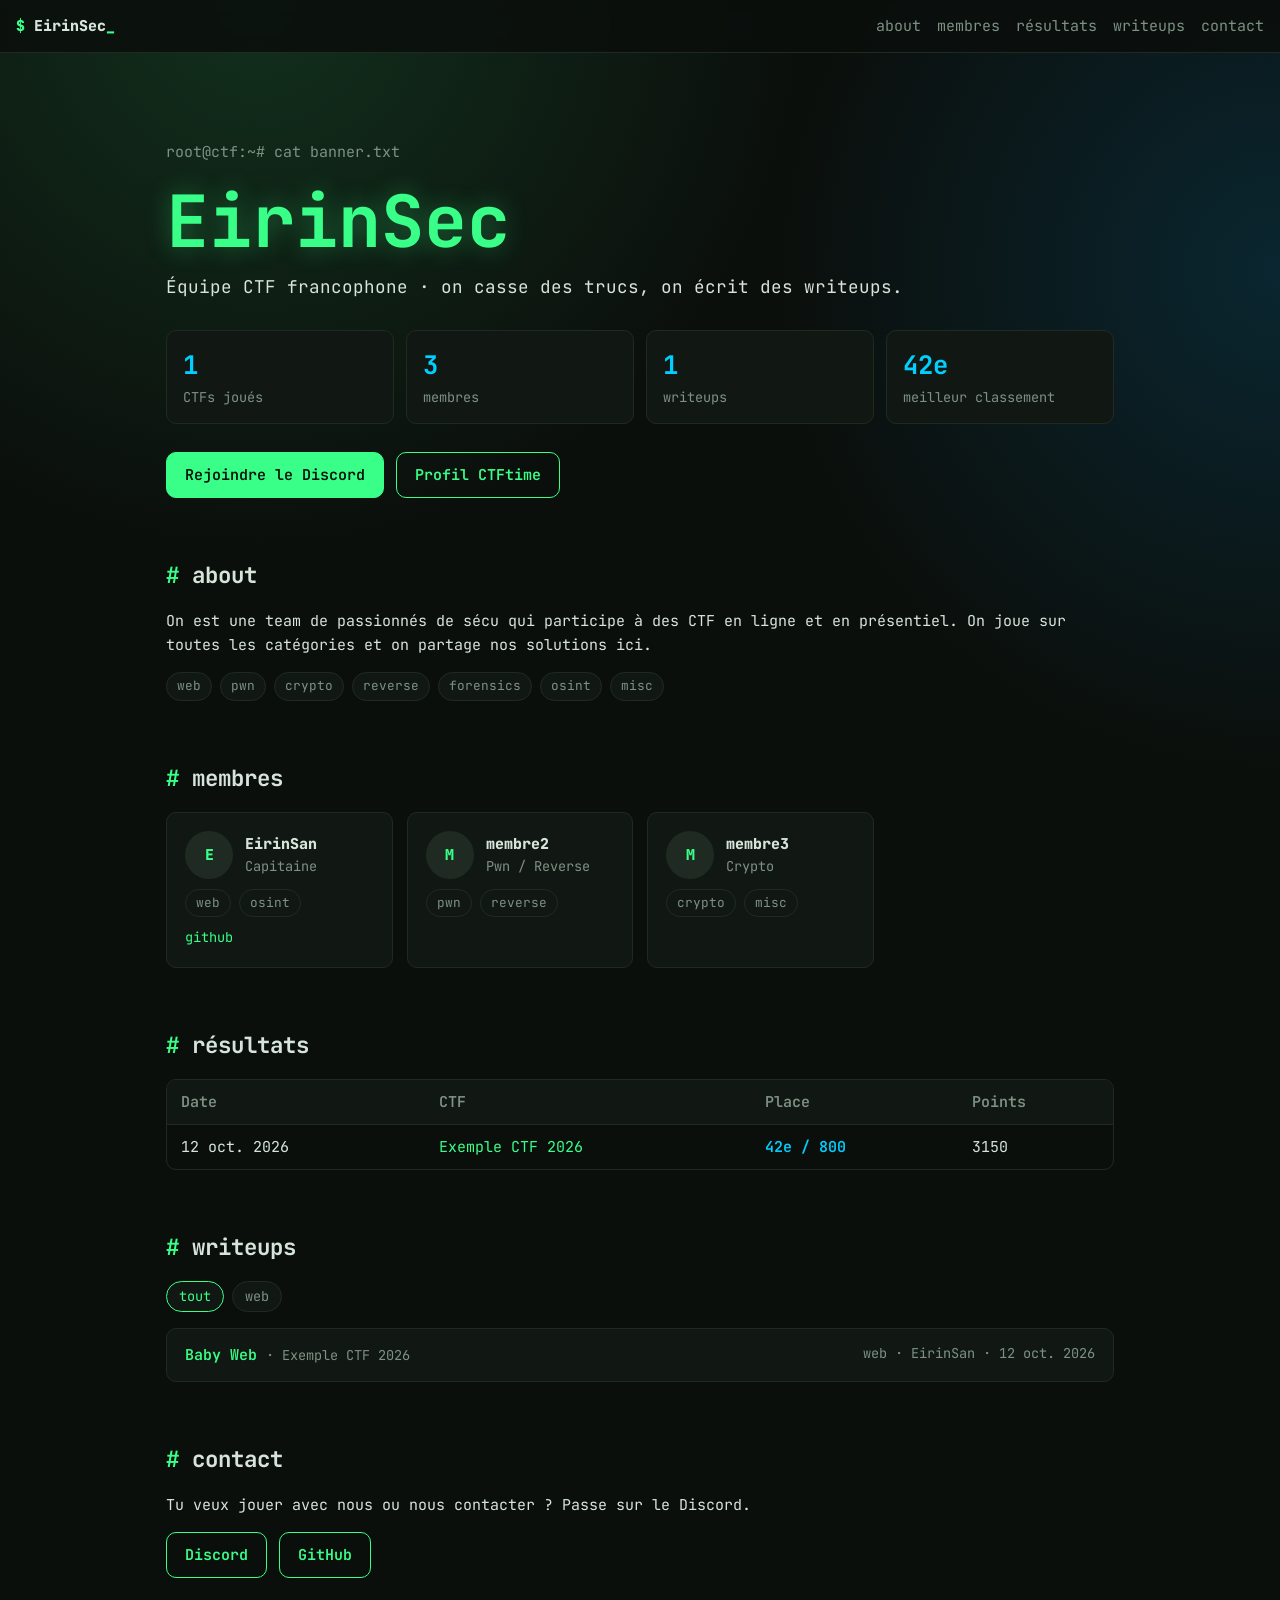
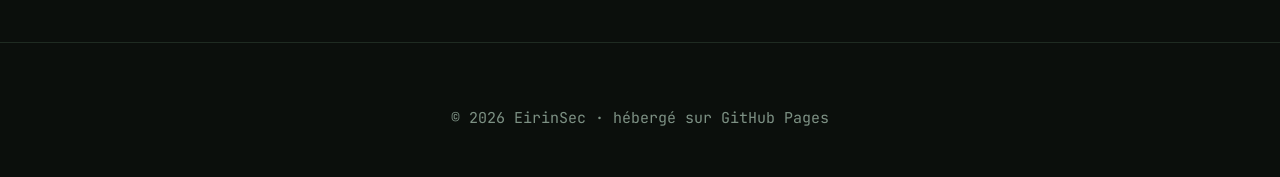
==== index.html @ e9f84101 "Add CTF team website for GitHub Pages Static site (no build) driven by JSON files in data/ and Markd" ====
<!doctype html>
<html lang="fr">
<head>
  <meta charset="utf-8">
  <meta name="viewport" content="width=device-width, initial-scale=1">
  <title>Team CTF</title>
  <meta name="description" content="Site de notre équipe CTF : membres, résultats et writeups.">
  <link rel="preconnect" href="https://fonts.googleapis.com">
  <link href="https://fonts.googleapis.com/css2?family=JetBrains+Mono:wght@400;600;800&display=swap" rel="stylesheet">
  <link rel="stylesheet" href="assets/style.css">
</head>
<body>
  <header class="nav">
    <a class="brand" href="#top"><span class="prompt">$</span> <span data-team="name">team</span><span class="cursor">_</span></a>
    <nav>
      <a href="#about">about</a>
      <a href="#members">membres</a>
      <a href="#results">résultats</a>
      <a href="#writeups">writeups</a>
      <a href="#join">contact</a>
    </nav>
  </header>

  <main id="top">
    <section class="hero">
      <p class="muted">root@ctf:~# cat banner.txt</p>
      <h1 data-team="name">Team</h1>
      <p class="tagline" data-team="tagline"></p>
      <div class="stats">
        <div><strong id="stat-ctfs">0</strong><span>CTFs joués</span></div>
        <div><strong id="stat-members">0</strong><span>membres</span></div>
        <div><strong id="stat-writeups">0</strong><span>writeups</span></div>
        <div><strong id="stat-best">-</strong><span>meilleur classement</span></div>
      </div>
      <div class="cta">
        <a class="btn" id="discord-link" href="#" target="_blank" rel="noopener">Rejoindre le Discord</a>
        <a class="btn ghost" id="ctftime-link" href="#" target="_blank" rel="noopener">Profil CTFtime</a>
      </div>
    </section>

    <section id="about">
      <h2><span class="hash">#</span> about</h2>
      <p data-team="about"></p>
      <div class="tags" id="categories"></div>
    </section>

    <section id="members">
      <h2><span class="hash">#</span> membres</h2>
      <div class="grid" id="member-list"></div>
    </section>

    <section id="results">
      <h2><span class="hash">#</span> résultats</h2>
      <div class="table-wrap">
        <table>
          <thead><tr><th>Date</th><th>CTF</th><th>Place</th><th>Points</th></tr></thead>
          <tbody id="result-list"></tbody>
        </table>
      </div>
    </section>

    <section id="writeups">
      <h2><span class="hash">#</span> writeups</h2>
      <div class="filters" id="writeup-filters"></div>
      <div class="list" id="writeup-list"></div>
    </section>

    <section id="join">
      <h2><span class="hash">#</span> contact</h2>
      <p data-team="join"></p>
      <div class="cta" id="socials"></div>
    </section>
  </main>

  <footer>
    <p class="muted">&copy; <span id="year"></span> <span data-team="name"></span> · hébergé sur GitHub Pages</p>
  </footer>

  <script src="assets/main.js"></script>
</body>
</html>
---- assets/style.css ----
:root {
  --bg: #0b0f0c;
  --bg-2: #111813;
  --line: #1f2b22;
  --text: #d7e4da;
  --muted: #7d9184;
  --accent: #39ff88;
  --accent-2: #00d0ff;
  --danger: #ff5c7a;
  --radius: 10px;
}

* { box-sizing: border-box; }

html { scroll-behavior: smooth; }

body {
  margin: 0;
  background: var(--bg);
  background-image: radial-gradient(circle at 20% 0%, #12301d 0, transparent 40%),
                    radial-gradient(circle at 100% 30%, #0a2630 0, transparent 35%);
  background-attachment: fixed;
  color: var(--text);
  font-family: "JetBrains Mono", ui-monospace, Menlo, Consolas, monospace;
  font-size: 15px;
  line-height: 1.6;
}

a { color: var(--accent); text-decoration: none; }
a:hover { text-decoration: underline; }

.muted { color: var(--muted); }

/* nav */
.nav {
  position: sticky; top: 0; z-index: 10;
  display: flex; flex-wrap: wrap; gap: 8px 20px;
  justify-content: space-between; align-items: center;
  padding: 14px 16px;
  background: rgba(11, 15, 12, .85);
  backdrop-filter: blur(8px);
  border-bottom: 1px solid var(--line);
}
.brand { color: var(--text); font-weight: 800; }
.brand:hover { text-decoration: none; }
.prompt { color: var(--accent); }
.cursor { animation: blink 1s steps(1) infinite; color: var(--accent); }
@keyframes blink { 50% { opacity: 0; } }
.nav nav { display: flex; flex-wrap: wrap; gap: 4px 16px; }
.nav nav a { color: var(--muted); }
.nav nav a:hover { color: var(--accent); text-decoration: none; }

main { max-width: 980px; margin: 0 auto; padding: 0 16px; }
section { padding: 56px 0 8px; }

h1, h2, h3 { line-height: 1.2; }
h2 { font-size: 1.4rem; margin: 0 0 20px; }
.hash { color: var(--accent); }

/* hero */
.hero { padding-top: 72px; }
.hero h1 {
  font-size: clamp(2.4rem, 9vw, 4.5rem);
  margin: 8px 0;
  color: var(--accent);
  text-shadow: 0 0 24px rgba(57, 255, 136, .35);
  word-break: break-word;
}
.tagline { font-size: 1.1rem; color: var(--text); margin: 0 0 28px; }

.stats {
  display: grid; grid-template-columns: repeat(auto-fit, minmax(140px, 1fr));
  gap: 12px; margin-bottom: 28px;
}
.stats div {
  background: var(--bg-2); border: 1px solid var(--line); border-radius: var(--radius);
  padding: 14px 16px;
}
.stats strong { display: block; font-size: 1.6rem; color: var(--accent-2); }
.stats span { color: var(--muted); font-size: .85rem; }

.cta { display: flex; flex-wrap: wrap; gap: 12px; }
.btn {
  display: inline-block; padding: 10px 18px; border-radius: var(--radius);
  background: var(--accent); color: #04140a; font-weight: 600;
  border: 1px solid var(--accent);
}
.btn:hover { text-decoration: none; filter: brightness(1.1); }
.btn.ghost { background: transparent; color: var(--accent); }

/* tags */
.tags, .filters { display: flex; flex-wrap: wrap; gap: 8px; }
.tag {
  font-size: .8rem; padding: 3px 10px; border-radius: 999px;
  border: 1px solid var(--line); background: var(--bg-2); color: var(--muted);
}
.filters { margin-bottom: 16px; }
.filters button {
  font: inherit; font-size: .85rem; cursor: pointer;
  padding: 4px 12px; border-radius: 999px;
  background: var(--bg-2); color: var(--muted); border: 1px solid var(--line);
}
.filters button.active, .filters button:hover { color: var(--accent); border-color: var(--accent); }

/* members */
.grid { display: grid; grid-template-columns: repeat(auto-fill, minmax(220px, 1fr)); gap: 14px; }
.card {
  background: var(--bg-2); border: 1px solid var(--line); border-radius: var(--radius);
  padding: 18px; transition: border-color .2s, transform .2s;
}
.card:hover { border-color: var(--accent); transform: translateY(-2px); }
.member-head { display: flex; align-items: center; gap: 12px; margin-bottom: 10px; }
.avatar {
  width: 48px; height: 48px; border-radius: 50%; object-fit: cover;
  background: var(--line); flex-shrink: 0;
  display: grid; place-items: center; color: var(--accent); font-weight: 800;
}
.member-name { font-weight: 800; }
.member-role { color: var(--muted); font-size: .85rem; }
.card .tags { margin-top: 10px; }
.card .links { margin-top: 10px; display: flex; gap: 12px; font-size: .85rem; }

/* results */
.table-wrap { overflow-x: auto; border: 1px solid var(--line); border-radius: var(--radius); }
table { width: 100%; border-collapse: collapse; min-width: 480px; }
th, td { text-align: left; padding: 10px 14px; border-bottom: 1px solid var(--line); }
th { color: var(--muted); font-weight: 600; background: var(--bg-2); }
tbody tr:last-child td { border-bottom: 0; }
tbody tr:hover { background: var(--bg-2); }
.place { color: var(--accent-2); font-weight: 600; }
.podium { color: var(--accent); }

/* writeups list */
.list { display: grid; gap: 10px; }
.writeup-item {
  display: flex; flex-wrap: wrap; justify-content: space-between; gap: 6px 16px;
  background: var(--bg-2); border: 1px solid var(--line); border-radius: var(--radius);
  padding: 14px 18px; color: var(--text);
}
.writeup-item:hover { border-color: var(--accent); text-decoration: none; }
.writeup-item .title { font-weight: 600; color: var(--accent); }
.writeup-item .meta { color: var(--muted); font-size: .85rem; }

/* writeup page */
.writeup { padding: 48px 0; }
.writeup h1 { color: var(--accent); font-size: clamp(1.8rem, 6vw, 2.6rem); }
.writeup pre {
  background: var(--bg-2); border: 1px solid var(--line); border-radius: var(--radius);
  padding: 14px; overflow-x: auto;
}
.writeup code { font-family: inherit; color: var(--accent-2); }
.writeup pre code { color: var(--text); }
.writeup img { max-width: 100%; border-radius: var(--radius); }
.writeup blockquote { border-left: 3px solid var(--accent); margin: 0; padding-left: 14px; color: var(--muted); }
.writeup-meta { display: flex; flex-wrap: wrap; gap: 8px; margin-bottom: 24px; }

footer { text-align: center; padding: 48px 16px 32px; border-top: 1px solid var(--line); margin-top: 56px; }
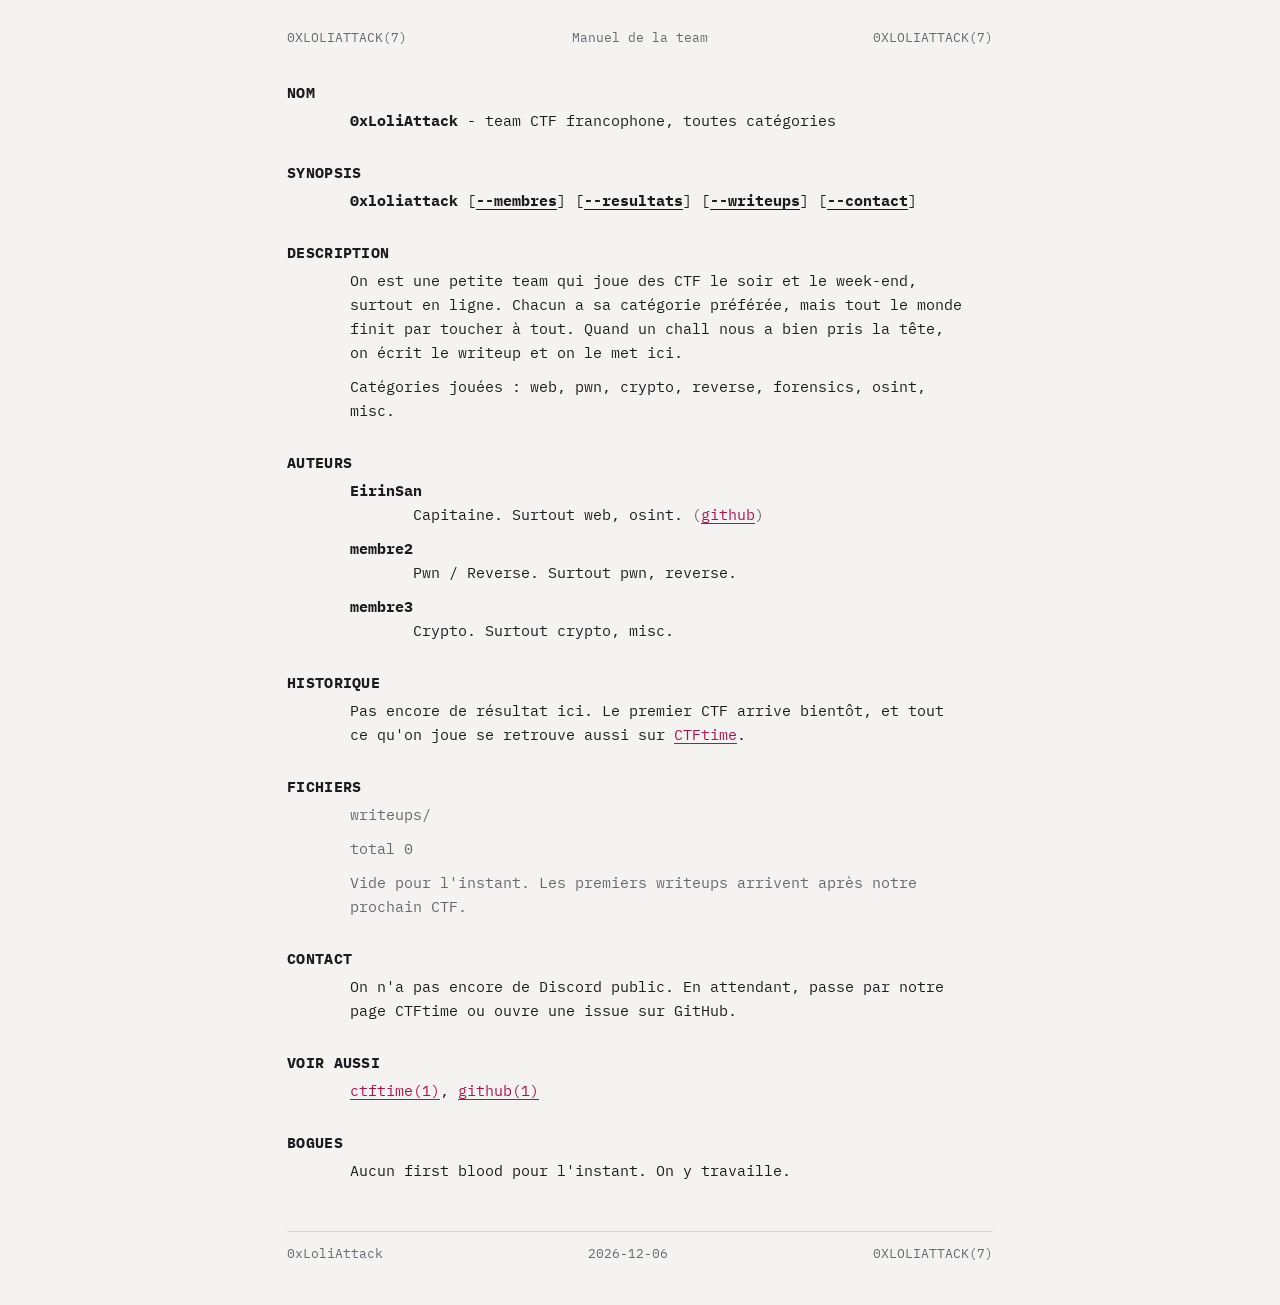
==== commit 3c4722d2: "Redesign site as a Unix man page Drops the dark neon card layout for a single-column man(7) page: NO" ====
--- a/index.html
+++ b/index.html
@@ -3,79 +3,68 @@
 <head>
   <meta charset="utf-8">
   <meta name="viewport" content="width=device-width, initial-scale=1">
-  <title>Team CTF</title>
-  <meta name="description" content="Site de notre équipe CTF : membres, résultats et writeups.">
+  <title>0xLoliAttack</title>
+  <meta name="description" content="0xLoliAttack, team CTF francophone : membres, résultats et writeups.">
   <link rel="preconnect" href="https://fonts.googleapis.com">
-  <link href="https://fonts.googleapis.com/css2?family=JetBrains+Mono:wght@400;600;800&display=swap" rel="stylesheet">
+  <link href="https://fonts.googleapis.com/css2?family=IBM+Plex+Mono:wght@400;700&display=swap" rel="stylesheet">
   <link rel="stylesheet" href="assets/style.css">
 </head>
 <body>
-  <header class="nav">
-    <a class="brand" href="#top"><span class="prompt">$</span> <span data-team="name">team</span><span class="cursor">_</span></a>
-    <nav>
-      <a href="#about">about</a>
-      <a href="#members">membres</a>
-      <a href="#results">résultats</a>
-      <a href="#writeups">writeups</a>
-      <a href="#join">contact</a>
-    </nav>
+<div class="page">
+  <header class="manline top">
+    <span class="man-id">0XLOLIATTACK(7)</span>
+    <span>Manuel de la team</span>
+    <span class="man-id">0XLOLIATTACK(7)</span>
   </header>
 
-  <main id="top">
-    <section class="hero">
-      <p class="muted">root@ctf:~# cat banner.txt</p>
-      <h1 data-team="name">Team</h1>
-      <p class="tagline" data-team="tagline"></p>
-      <div class="stats">
-        <div><strong id="stat-ctfs">0</strong><span>CTFs joués</span></div>
-        <div><strong id="stat-members">0</strong><span>membres</span></div>
-        <div><strong id="stat-writeups">0</strong><span>writeups</span></div>
-        <div><strong id="stat-best">-</strong><span>meilleur classement</span></div>
-      </div>
-      <div class="cta">
-        <a class="btn" id="discord-link" href="#" target="_blank" rel="noopener">Rejoindre le Discord</a>
-        <a class="btn ghost" id="ctftime-link" href="#" target="_blank" rel="noopener">Profil CTFtime</a>
-      </div>
-    </section>
+  <main>
+    <h2 id="nom">NOM</h2>
+    <div class="body"><p><b data-team="name">0xLoliAttack</b> - <span data-team="tagline"></span></p></div>
 
-    <section id="about">
-      <h2><span class="hash">#</span> about</h2>
+    <h2 id="synopsis">SYNOPSIS</h2>
+    <div class="body">
+      <p class="synopsis"><b>0xloliattack</b>
+        [<a href="#auteurs"><span class="opt">--membres</span></a>]
+        [<a href="#historique"><span class="opt">--resultats</span></a>]
+        [<a href="#fichiers"><span class="opt">--writeups</span></a>]
+        [<a href="#contact"><span class="opt">--contact</span></a>]</p>
+    </div>
+
+    <h2 id="description">DESCRIPTION</h2>
+    <div class="body">
       <p data-team="about"></p>
-      <div class="tags" id="categories"></div>
-    </section>
+      <p>Catégories jouées : <span id="categories"></span>.</p>
+    </div>
 
-    <section id="members">
-      <h2><span class="hash">#</span> membres</h2>
-      <div class="grid" id="member-list"></div>
-    </section>
+    <h2 id="auteurs">AUTEURS</h2>
+    <div class="body"><dl id="member-list"></dl></div>
 
-    <section id="results">
-      <h2><span class="hash">#</span> résultats</h2>
-      <div class="table-wrap">
-        <table>
-          <thead><tr><th>Date</th><th>CTF</th><th>Place</th><th>Points</th></tr></thead>
-          <tbody id="result-list"></tbody>
-        </table>
-      </div>
-    </section>
+    <h2 id="historique">HISTORIQUE</h2>
+    <div class="body" id="results"></div>
 
-    <section id="writeups">
-      <h2><span class="hash">#</span> writeups</h2>
+    <h2 id="fichiers">FICHIERS</h2>
+    <div class="body">
+      <p class="dim">writeups/</p>
       <div class="filters" id="writeup-filters"></div>
-      <div class="list" id="writeup-list"></div>
-    </section>
+      <div class="ls scroll" id="writeup-list"></div>
+    </div>
 
-    <section id="join">
-      <h2><span class="hash">#</span> contact</h2>
-      <p data-team="join"></p>
-      <div class="cta" id="socials"></div>
-    </section>
+    <h2 id="contact">CONTACT</h2>
+    <div class="body"><p data-team="join"></p></div>
+
+    <h2 id="voir-aussi">VOIR AUSSI</h2>
+    <div class="body"><p id="see-also"></p></div>
+
+    <h2 id="bogues">BOGUES</h2>
+    <div class="body"><p data-team="bugs"></p></div>
   </main>
 
-  <footer>
-    <p class="muted">&copy; <span id="year"></span> <span data-team="name"></span> · hébergé sur GitHub Pages</p>
+  <footer class="manline bottom">
+    <span data-team="name">0xLoliAttack</span>
+    <span id="updated"></span>
+    <span class="man-id">0XLOLIATTACK(7)</span>
   </footer>
-
-  <script src="assets/main.js"></script>
+</div>
+<script src="assets/main.js"></script>
 </body>
 </html>
--- a/assets/style.css
+++ b/assets/style.css
@@ -1,157 +1,120 @@
+/* Mise en page : une page de manuel Unix (man 7). Colonne unique,
+   titres de section en gras à gauche, corps indenté. Pas de cartes. */
 :root {
-  --bg: #0b0f0c;
-  --bg-2: #111813;
-  --line: #1f2b22;
-  --text: #d7e4da;
-  --muted: #7d9184;
-  --accent: #39ff88;
-  --accent-2: #00d0ff;
-  --danger: #ff5c7a;
-  --radius: 10px;
+  --paper: #f4f3f1;
+  --ink: #1d1b1f;
+  --faded: #6b6570;
+  --rule: #d9d5db;
+  --link: #b0144f;
+  --mark: #fde2ec;
+  --mono: "IBM Plex Mono", ui-monospace, "SF Mono", Menlo, Consolas, monospace;
+  --indent: 7ch;
+  color-scheme: light;
+}
+@media (prefers-color-scheme: dark) {
+  :root:not([data-theme="light"]) {
+    --paper: #17151a; --ink: #e4dfe6; --faded: #8f8794; --rule: #2e2a33;
+    --link: #ff7aa8; --mark: #3a1c29; color-scheme: dark;
+  }
+}
+:root[data-theme="dark"] {
+  --paper: #17151a; --ink: #e4dfe6; --faded: #8f8794; --rule: #2e2a33;
+  --link: #ff7aa8; --mark: #3a1c29; color-scheme: dark;
 }
 
 * { box-sizing: border-box; }
 
-html { scroll-behavior: smooth; }
-
 body {
   margin: 0;
-  background: var(--bg);
-  background-image: radial-gradient(circle at 20% 0%, #12301d 0, transparent 40%),
-                    radial-gradient(circle at 100% 30%, #0a2630 0, transparent 35%);
-  background-attachment: fixed;
-  color: var(--text);
-  font-family: "JetBrains Mono", ui-monospace, Menlo, Consolas, monospace;
-  font-size: 15px;
-  line-height: 1.6;
+  background: var(--paper);
+  color: var(--ink);
+  font: 15px/1.6 var(--mono);
 }
 
-a { color: var(--accent); text-decoration: none; }
-a:hover { text-decoration: underline; }
+.page {
+  max-width: 82ch;
+  margin: 0 auto;
+  padding-block: 28px 40px;
+  padding-left: max(16px, env(safe-area-inset-left, 0px));
+  padding-right: max(16px, env(safe-area-inset-right, 0px));
+}
 
-.muted { color: var(--muted); }
+a { color: var(--link); text-underline-offset: 3px; }
+a:hover { background: var(--mark); }
+a:focus-visible { outline: 2px solid var(--link); outline-offset: 2px; }
+::selection { background: var(--mark); }
 
-/* nav */
-.nav {
-  position: sticky; top: 0; z-index: 10;
-  display: flex; flex-wrap: wrap; gap: 8px 20px;
-  justify-content: space-between; align-items: center;
-  padding: 14px 16px;
-  background: rgba(11, 15, 12, .85);
-  backdrop-filter: blur(8px);
-  border-bottom: 1px solid var(--line);
+/* ligne d'en-tête et de pied, comme man */
+.manline {
+  display: flex; justify-content: space-between; gap: 2ch;
+  color: var(--faded); font-size: 13px;
 }
-.brand { color: var(--text); font-weight: 800; }
-.brand:hover { text-decoration: none; }
-.prompt { color: var(--accent); }
-.cursor { animation: blink 1s steps(1) infinite; color: var(--accent); }
-@keyframes blink { 50% { opacity: 0; } }
-.nav nav { display: flex; flex-wrap: wrap; gap: 4px 16px; }
-.nav nav a { color: var(--muted); }
-.nav nav a:hover { color: var(--accent); text-decoration: none; }
+.manline span:nth-child(2) { text-align: center; }
+.manline.top { margin-bottom: 32px; }
+.manline.bottom { margin-top: 48px; padding-top: 12px; border-top: 1px solid var(--rule); }
 
-main { max-width: 980px; margin: 0 auto; padding: 0 16px; }
-section { padding: 56px 0 8px; }
+h1, h2 { font-size: inherit; margin: 0; }
+h2 { font-weight: 700; letter-spacing: .02em; margin-top: 28px; }
+h2:first-of-type { margin-top: 0; }
 
-h1, h2, h3 { line-height: 1.2; }
-h2 { font-size: 1.4rem; margin: 0 0 20px; }
-.hash { color: var(--accent); }
+.body { margin-left: var(--indent); }
+.body p { margin: 4px 0 10px; max-width: 68ch; }
 
-/* hero */
-.hero { padding-top: 72px; }
-.hero h1 {
-  font-size: clamp(2.4rem, 9vw, 4.5rem);
-  margin: 8px 0;
-  color: var(--accent);
-  text-shadow: 0 0 24px rgba(57, 255, 136, .35);
-  word-break: break-word;
+b, strong { font-weight: 700; }
+.opt { font-weight: 700; }
+.arg { text-decoration: underline; text-underline-offset: 3px; }
+.dim { color: var(--faded); }
+
+/* SYNOPSIS */
+.synopsis { margin: 4px 0 10px; }
+.synopsis a { color: inherit; }
+.synopsis a:hover { color: var(--link); }
+
+/* listes type "options" (membres, voir aussi) */
+dl { margin: 4px 0 10px; }
+dt { font-weight: 700; margin-top: 10px; }
+dt:first-child { margin-top: 0; }
+dd { margin: 0 0 0 var(--indent); max-width: 64ch; }
+
+/* tableaux alignés, sans cadre */
+.scroll { overflow-x: auto; margin: 4px 0 10px; }
+table { border-collapse: collapse; font-variant-numeric: tabular-nums; }
+th { text-align: left; font-weight: 700; padding: 0 3ch 2px 0; border-bottom: 1px solid var(--rule); }
+td { padding: 3px 3ch 3px 0; white-space: nowrap; vertical-align: top; }
+td:last-child, th:last-child { padding-right: 0; }
+
+/* sortie de ls -l */
+.ls { margin: 4px 0 10px; }
+.ls .row { white-space: pre; }
+.ls .row a { font-weight: 700; }
+
+.filters { margin: 4px 0 6px; }
+.filters button {
+  font: inherit; color: var(--faded); background: none; border: 0; padding: 0;
+  cursor: pointer;
 }
-.tagline { font-size: 1.1rem; color: var(--text); margin: 0 0 28px; }
+.filters button[aria-pressed="true"] { color: var(--ink); font-weight: 700; }
+.filters button:hover { color: var(--link); }
+.filters button:focus-visible { outline: 2px solid var(--link); outline-offset: 2px; }
 
-.stats {
-  display: grid; grid-template-columns: repeat(auto-fit, minmax(140px, 1fr));
-  gap: 12px; margin-bottom: 28px;
+/* page writeup : le markdown rendu prend le style du manuel */
+.md h1, .md h2, .md h3 { font-size: inherit; font-weight: 700; margin: 24px 0 4px calc(-1 * var(--indent)); }
+.md h1 { text-transform: uppercase; }
+.md h2 { text-transform: uppercase; }
+.md p, .md ul, .md ol { max-width: 68ch; }
+.md pre {
+  overflow-x: auto; padding: 10px 0 10px 2ch;
+  border-left: 2px solid var(--rule);
 }
-.stats div {
-  background: var(--bg-2); border: 1px solid var(--line); border-radius: var(--radius);
-  padding: 14px 16px;
+.md code { font-family: var(--mono); }
+.md :not(pre) > code { background: var(--mark); padding: 0 3px; }
+.md blockquote { margin: 0; padding-left: 2ch; border-left: 2px solid var(--rule); color: var(--faded); }
+.md img { max-width: 100%; }
+
+.error { color: var(--link); }
+
+@media (max-width: 560px) {
+  :root { --indent: 2ch; }
+  body { font-size: 14px; }
+  .manline span:nth-child(2) { display: none; }
 }
-.stats strong { display: block; font-size: 1.6rem; color: var(--accent-2); }
-.stats span { color: var(--muted); font-size: .85rem; }
-
-.cta { display: flex; flex-wrap: wrap; gap: 12px; }
-.btn {
-  display: inline-block; padding: 10px 18px; border-radius: var(--radius);
-  background: var(--accent); color: #04140a; font-weight: 600;
-  border: 1px solid var(--accent);
-}
-.btn:hover { text-decoration: none; filter: brightness(1.1); }
-.btn.ghost { background: transparent; color: var(--accent); }
-
-/* tags */
-.tags, .filters { display: flex; flex-wrap: wrap; gap: 8px; }
-.tag {
-  font-size: .8rem; padding: 3px 10px; border-radius: 999px;
-  border: 1px solid var(--line); background: var(--bg-2); color: var(--muted);
-}
-.filters { margin-bottom: 16px; }
-.filters button {
-  font: inherit; font-size: .85rem; cursor: pointer;
-  padding: 4px 12px; border-radius: 999px;
-  background: var(--bg-2); color: var(--muted); border: 1px solid var(--line);
-}
-.filters button.active, .filters button:hover { color: var(--accent); border-color: var(--accent); }
-
-/* members */
-.grid { display: grid; grid-template-columns: repeat(auto-fill, minmax(220px, 1fr)); gap: 14px; }
-.card {
-  background: var(--bg-2); border: 1px solid var(--line); border-radius: var(--radius);
-  padding: 18px; transition: border-color .2s, transform .2s;
-}
-.card:hover { border-color: var(--accent); transform: translateY(-2px); }
-.member-head { display: flex; align-items: center; gap: 12px; margin-bottom: 10px; }
-.avatar {
-  width: 48px; height: 48px; border-radius: 50%; object-fit: cover;
-  background: var(--line); flex-shrink: 0;
-  display: grid; place-items: center; color: var(--accent); font-weight: 800;
-}
-.member-name { font-weight: 800; }
-.member-role { color: var(--muted); font-size: .85rem; }
-.card .tags { margin-top: 10px; }
-.card .links { margin-top: 10px; display: flex; gap: 12px; font-size: .85rem; }
-
-/* results */
-.table-wrap { overflow-x: auto; border: 1px solid var(--line); border-radius: var(--radius); }
-table { width: 100%; border-collapse: collapse; min-width: 480px; }
-th, td { text-align: left; padding: 10px 14px; border-bottom: 1px solid var(--line); }
-th { color: var(--muted); font-weight: 600; background: var(--bg-2); }
-tbody tr:last-child td { border-bottom: 0; }
-tbody tr:hover { background: var(--bg-2); }
-.place { color: var(--accent-2); font-weight: 600; }
-.podium { color: var(--accent); }
-
-/* writeups list */
-.list { display: grid; gap: 10px; }
-.writeup-item {
-  display: flex; flex-wrap: wrap; justify-content: space-between; gap: 6px 16px;
-  background: var(--bg-2); border: 1px solid var(--line); border-radius: var(--radius);
-  padding: 14px 18px; color: var(--text);
-}
-.writeup-item:hover { border-color: var(--accent); text-decoration: none; }
-.writeup-item .title { font-weight: 600; color: var(--accent); }
-.writeup-item .meta { color: var(--muted); font-size: .85rem; }
-
-/* writeup page */
-.writeup { padding: 48px 0; }
-.writeup h1 { color: var(--accent); font-size: clamp(1.8rem, 6vw, 2.6rem); }
-.writeup pre {
-  background: var(--bg-2); border: 1px solid var(--line); border-radius: var(--radius);
-  padding: 14px; overflow-x: auto;
-}
-.writeup code { font-family: inherit; color: var(--accent-2); }
-.writeup pre code { color: var(--text); }
-.writeup img { max-width: 100%; border-radius: var(--radius); }
-.writeup blockquote { border-left: 3px solid var(--accent); margin: 0; padding-left: 14px; color: var(--muted); }
-.writeup-meta { display: flex; flex-wrap: wrap; gap: 8px; margin-bottom: 24px; }
-
-footer { text-align: center; padding: 48px 16px 32px; border-top: 1px solid var(--line); margin-top: 56px; }
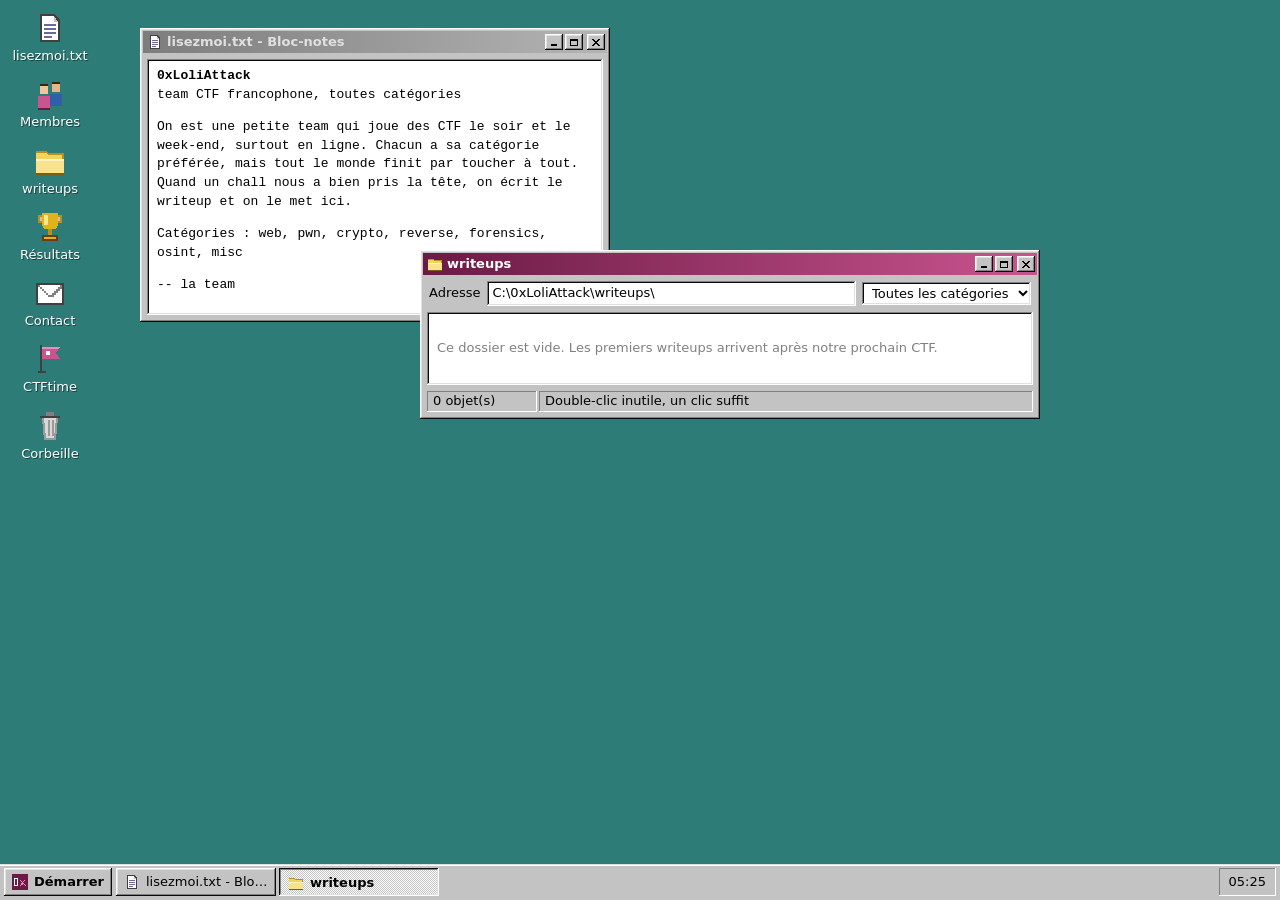
==== commit 39553b3f: "Switch site to a retro desktop layout Draggable windows, desktop icons, taskbar with start menu and " ====
--- a/index.html
+++ b/index.html
@@ -2,69 +2,89 @@
 <html lang="fr">
 <head>
   <meta charset="utf-8">
-  <meta name="viewport" content="width=device-width, initial-scale=1">
+  <meta name="viewport" content="width=device-width, initial-scale=1, viewport-fit=cover">
   <title>0xLoliAttack</title>
   <meta name="description" content="0xLoliAttack, team CTF francophone : membres, résultats et writeups.">
-  <link rel="preconnect" href="https://fonts.googleapis.com">
-  <link href="https://fonts.googleapis.com/css2?family=IBM+Plex+Mono:wght@400;700&display=swap" rel="stylesheet">
   <link rel="stylesheet" href="assets/style.css">
 </head>
 <body>
-<div class="page">
-  <header class="manline top">
-    <span class="man-id">0XLOLIATTACK(7)</span>
-    <span>Manuel de la team</span>
-    <span class="man-id">0XLOLIATTACK(7)</span>
-  </header>
+<div id="desktop">
+  <nav class="icons" aria-label="Bureau">
+    <button class="icon" data-open="about"><i data-icon="txt"></i><span>lisezmoi.txt</span></button>
+    <button class="icon" data-open="members"><i data-icon="people"></i><span>Membres</span></button>
+    <button class="icon" data-open="writeups"><i data-icon="folder"></i><span>writeups</span></button>
+    <button class="icon" data-open="results"><i data-icon="trophy"></i><span>Résultats</span></button>
+    <button class="icon" data-open="contact"><i data-icon="mail"></i><span>Contact</span></button>
+    <a class="icon" id="ctftime-icon" href="#" target="_blank" rel="noopener"><i data-icon="flag"></i><span>CTFtime</span></a>
+    <button class="icon" data-open="bin"><i data-icon="bin"></i><span>Corbeille</span></button>
+  </nav>
 
-  <main>
-    <h2 id="nom">NOM</h2>
-    <div class="body"><p><b data-team="name">0xLoliAttack</b> - <span data-team="tagline"></span></p></div>
+  <section class="win" data-id="about" data-icon="txt" data-title="lisezmoi.txt - Bloc-notes" data-x="140" data-y="28" data-w="470">
+    <div class="pane in notepad" id="about-text"></div>
+  </section>
 
-    <h2 id="synopsis">SYNOPSIS</h2>
-    <div class="body">
-      <p class="synopsis"><b>0xloliattack</b>
-        [<a href="#auteurs"><span class="opt">--membres</span></a>]
-        [<a href="#historique"><span class="opt">--resultats</span></a>]
-        [<a href="#fichiers"><span class="opt">--writeups</span></a>]
-        [<a href="#contact"><span class="opt">--contact</span></a>]</p>
+  <section class="win" data-id="members" data-icon="people" data-title="Membres" data-w="560">
+    <div class="pane in list" id="member-list"></div>
+    <div class="statusbar"><span id="member-count"></span><span>Clique sur un lien pour voir le profil</span></div>
+  </section>
+
+  <section class="win" data-id="writeups" data-icon="folder" data-title="writeups" data-x="420" data-y="250" data-w="620">
+    <div class="toolbar">
+      <span>Adresse</span>
+      <span class="field in">C:\0xLoliAttack\writeups\</span>
+      <label for="wu-filter" class="sr">Catégorie</label>
+      <select class="field in" id="wu-filter"><option value="">Toutes les catégories</option></select>
     </div>
+    <div class="pane in list" id="wu-list"></div>
+    <div class="statusbar"><span id="wu-count"></span><span>Double-clic inutile, un clic suffit</span></div>
+  </section>
 
-    <h2 id="description">DESCRIPTION</h2>
-    <div class="body">
-      <p data-team="about"></p>
-      <p>Catégories jouées : <span id="categories"></span>.</p>
-    </div>
+  <section class="win" data-id="results" data-icon="trophy" data-title="Résultats" data-w="520">
+    <div class="pane in list" id="results-list"></div>
+    <div class="statusbar"><span id="results-count"></span><span id="results-best"></span></div>
+  </section>
 
-    <h2 id="auteurs">AUTEURS</h2>
-    <div class="body"><dl id="member-list"></dl></div>
+  <section class="win" data-id="contact" data-icon="mail" data-title="Contact" data-w="400">
+    <div class="dialog"><i data-icon="mail"></i><div id="contact-text"></div></div>
+    <div class="actions" id="contact-actions"></div>
+  </section>
 
-    <h2 id="historique">HISTORIQUE</h2>
-    <div class="body" id="results"></div>
+  <section class="win" data-id="bin" data-icon="bin" data-title="Corbeille" data-w="420">
+    <div class="pane in list" id="bin-list"></div>
+    <div class="statusbar"><span>1 objet(s)</span><span id="bin-status"></span></div>
+  </section>
 
-    <h2 id="fichiers">FICHIERS</h2>
-    <div class="body">
-      <p class="dim">writeups/</p>
-      <div class="filters" id="writeup-filters"></div>
-      <div class="ls scroll" id="writeup-list"></div>
-    </div>
+  <section class="win" data-id="reader" data-icon="txt" data-title="Lecteur" data-w="680">
+    <div class="pane in md" id="reader-body"></div>
+    <div class="statusbar"><span id="reader-cat"></span><span id="reader-meta"></span></div>
+  </section>
 
-    <h2 id="contact">CONTACT</h2>
-    <div class="body"><p data-team="join"></p></div>
+  <section class="win" data-id="shutdown" data-icon="warn" data-title="Arrêter" data-w="360">
+    <div class="dialog"><i data-icon="warn"></i><div><p>Impossible d'arrêter 0xLoliAttack.</p><p>Il reste sûrement un CTF en cours quelque part.</p></div></div>
+    <div class="actions"><button class="btn" data-act="close">OK</button></div>
+  </section>
+</div>
 
-    <h2 id="voir-aussi">VOIR AUSSI</h2>
-    <div class="body"><p id="see-also"></p></div>
+<div class="startmenu out" id="startmenu" hidden>
+  <div class="side">0xLoliAttack</div>
+  <ul>
+    <li><button class="item" data-open="writeups"><i data-icon="folder" data-sm></i>Writeups</button></li>
+    <li><button class="item" data-open="members"><i data-icon="people" data-sm></i>Membres</button></li>
+    <li><button class="item" data-open="results"><i data-icon="trophy" data-sm></i>Résultats</button></li>
+    <li><button class="item" data-open="about"><i data-icon="txt" data-sm></i>Lisez-moi</button></li>
+    <li><button class="item" data-open="contact"><i data-icon="mail" data-sm></i>Contact</button></li>
+    <li class="sep"><button class="item" data-open="shutdown"><i data-icon="warn" data-sm></i>Arrêter…</button></li>
+  </ul>
+</div>
 
-    <h2 id="bogues">BOGUES</h2>
-    <div class="body"><p data-team="bugs"></p></div>
-  </main>
+<footer class="taskbar">
+  <button class="btn" id="start" aria-expanded="false" aria-controls="startmenu"><i data-icon="mark" data-sm></i>Démarrer</button>
+  <div class="tasks" id="tasks"></div>
+  <div class="tray" id="clock">--:--</div>
+</footer>
 
-  <footer class="manline bottom">
-    <span data-team="name">0xLoliAttack</span>
-    <span id="updated"></span>
-    <span class="man-id">0XLOLIATTACK(7)</span>
-  </footer>
-</div>
+<script src="assets/vendor/marked.min.js"></script>
+<script src="assets/vendor/purify.min.js"></script>
 <script src="assets/main.js"></script>
 </body>
 </html>
--- a/assets/style.css
+++ b/assets/style.css
@@ -1,120 +1,229 @@
-/* Mise en page : une page de manuel Unix (man 7). Colonne unique,
-   titres de section en gras à gauche, corps indenté. Pas de cartes. */
+/* Mise en page : un bureau d'ordi des années 90. Icônes à gauche,
+   fenêtres déplaçables, barre des tâches en bas. Un seul thème, voulu. */
 :root {
-  --paper: #f4f3f1;
-  --ink: #1d1b1f;
-  --faded: #6b6570;
-  --rule: #d9d5db;
-  --link: #b0144f;
-  --mark: #fde2ec;
-  --mono: "IBM Plex Mono", ui-monospace, "SF Mono", Menlo, Consolas, monospace;
-  --indent: 7ch;
+  --desk: #2e7c78;
+  --face: #c3c3c3;
+  --hi: #ffffff;
+  --light: #e0e0e0;
+  --lo: #808080;
+  --dk: #0a0a0a;
+  --ink: #000000;
+  --paper: #ffffff;
+  --title-a: #6a1a44;
+  --title-b: #c9548f;
+  --title-off-a: #7d7d7d;
+  --title-off-b: #b4b4b4;
+  --sel: #6a1a44;
+  --sel-ink: #ffffff;
+  --link: #1d3fbf;
+  --ui: Tahoma, Verdana, "Segoe UI", "DejaVu Sans", sans-serif;
+  --code: "Courier New", Courier, "DejaVu Sans Mono", monospace;
+  --bar-h: 36px;
   color-scheme: light;
 }
-@media (prefers-color-scheme: dark) {
-  :root:not([data-theme="light"]) {
-    --paper: #17151a; --ink: #e4dfe6; --faded: #8f8794; --rule: #2e2a33;
-    --link: #ff7aa8; --mark: #3a1c29; color-scheme: dark;
-  }
-}
-:root[data-theme="dark"] {
-  --paper: #17151a; --ink: #e4dfe6; --faded: #8f8794; --rule: #2e2a33;
-  --link: #ff7aa8; --mark: #3a1c29; color-scheme: dark;
-}
 
 * { box-sizing: border-box; }
-
+[hidden] { display: none !important; }
+
+html, body { height: 100%; }
 body {
   margin: 0;
+  overflow: hidden;
+  background: var(--desk);
+  color: var(--ink);
+  font: 13px/1.45 var(--ui);
+  -webkit-font-smoothing: none;
+}
+
+button { font: inherit; color: inherit; }
+a { color: var(--link); }
+:focus-visible { outline: 1px dotted var(--ink); outline-offset: -4px; }
+
+/* reliefs */
+.out {
+  background: var(--face);
+  box-shadow: inset -1px -1px var(--dk), inset 1px 1px var(--hi),
+              inset -2px -2px var(--lo), inset 2px 2px var(--light);
+}
+.in {
   background: var(--paper);
-  color: var(--ink);
-  font: 15px/1.6 var(--mono);
-}
-
-.page {
-  max-width: 82ch;
-  margin: 0 auto;
-  padding-block: 28px 40px;
-  padding-left: max(16px, env(safe-area-inset-left, 0px));
-  padding-right: max(16px, env(safe-area-inset-right, 0px));
-}
-
-a { color: var(--link); text-underline-offset: 3px; }
-a:hover { background: var(--mark); }
-a:focus-visible { outline: 2px solid var(--link); outline-offset: 2px; }
-::selection { background: var(--mark); }
-
-/* ligne d'en-tête et de pied, comme man */
-.manline {
-  display: flex; justify-content: space-between; gap: 2ch;
-  color: var(--faded); font-size: 13px;
-}
-.manline span:nth-child(2) { text-align: center; }
-.manline.top { margin-bottom: 32px; }
-.manline.bottom { margin-top: 48px; padding-top: 12px; border-top: 1px solid var(--rule); }
-
-h1, h2 { font-size: inherit; margin: 0; }
-h2 { font-weight: 700; letter-spacing: .02em; margin-top: 28px; }
-h2:first-of-type { margin-top: 0; }
-
-.body { margin-left: var(--indent); }
-.body p { margin: 4px 0 10px; max-width: 68ch; }
-
-b, strong { font-weight: 700; }
-.opt { font-weight: 700; }
-.arg { text-decoration: underline; text-underline-offset: 3px; }
-.dim { color: var(--faded); }
-
-/* SYNOPSIS */
-.synopsis { margin: 4px 0 10px; }
-.synopsis a { color: inherit; }
-.synopsis a:hover { color: var(--link); }
-
-/* listes type "options" (membres, voir aussi) */
-dl { margin: 4px 0 10px; }
-dt { font-weight: 700; margin-top: 10px; }
-dt:first-child { margin-top: 0; }
-dd { margin: 0 0 0 var(--indent); max-width: 64ch; }
-
-/* tableaux alignés, sans cadre */
-.scroll { overflow-x: auto; margin: 4px 0 10px; }
-table { border-collapse: collapse; font-variant-numeric: tabular-nums; }
-th { text-align: left; font-weight: 700; padding: 0 3ch 2px 0; border-bottom: 1px solid var(--rule); }
-td { padding: 3px 3ch 3px 0; white-space: nowrap; vertical-align: top; }
-td:last-child, th:last-child { padding-right: 0; }
-
-/* sortie de ls -l */
-.ls { margin: 4px 0 10px; }
-.ls .row { white-space: pre; }
-.ls .row a { font-weight: 700; }
-
-.filters { margin: 4px 0 6px; }
-.filters button {
-  font: inherit; color: var(--faded); background: none; border: 0; padding: 0;
-  cursor: pointer;
-}
-.filters button[aria-pressed="true"] { color: var(--ink); font-weight: 700; }
-.filters button:hover { color: var(--link); }
-.filters button:focus-visible { outline: 2px solid var(--link); outline-offset: 2px; }
-
-/* page writeup : le markdown rendu prend le style du manuel */
-.md h1, .md h2, .md h3 { font-size: inherit; font-weight: 700; margin: 24px 0 4px calc(-1 * var(--indent)); }
-.md h1 { text-transform: uppercase; }
-.md h2 { text-transform: uppercase; }
-.md p, .md ul, .md ol { max-width: 68ch; }
-.md pre {
-  overflow-x: auto; padding: 10px 0 10px 2ch;
-  border-left: 2px solid var(--rule);
-}
-.md code { font-family: var(--mono); }
-.md :not(pre) > code { background: var(--mark); padding: 0 3px; }
-.md blockquote { margin: 0; padding-left: 2ch; border-left: 2px solid var(--rule); color: var(--faded); }
+  box-shadow: inset -1px -1px var(--hi), inset 1px 1px var(--lo),
+              inset -2px -2px var(--light), inset 2px 2px var(--dk);
+}
+.btn {
+  display: inline-flex; align-items: center; justify-content: center; gap: 6px;
+  min-width: 75px; padding: 4px 12px; border: 0; cursor: pointer;
+  text-decoration: none; color: var(--ink);
+  background: var(--face);
+  box-shadow: inset -1px -1px var(--dk), inset 1px 1px var(--hi),
+              inset -2px -2px var(--lo), inset 2px 2px var(--light);
+}
+.btn:active, .btn[aria-pressed="true"] {
+  box-shadow: inset -1px -1px var(--hi), inset 1px 1px var(--dk),
+              inset -2px -2px var(--light), inset 2px 2px var(--lo);
+  padding: 5px 11px 3px 13px;
+}
+
+svg.px { width: 32px; height: 32px; shape-rendering: crispEdges; flex-shrink: 0; }
+svg.px.sm { width: 16px; height: 16px; }
+
+/* bureau */
+#desktop {
+  position: fixed; inset: 0 0 calc(var(--bar-h) + env(safe-area-inset-bottom, 0px)) 0;
+  overflow: hidden;
+}
+.icons {
+  position: absolute; inset: 8px auto 8px max(8px, env(safe-area-inset-left, 0px));
+  display: flex; flex-direction: column; flex-wrap: wrap; align-content: flex-start; gap: 6px;
+}
+.icon {
+  width: 84px; padding: 4px 2px; border: 0; background: none; cursor: pointer;
+  display: flex; flex-direction: column; align-items: center; gap: 4px;
+  color: var(--hi); text-align: center; text-decoration: none;
+}
+.icon span { padding: 0 2px; line-height: 1.25; text-shadow: 1px 1px 0 rgba(0,0,0,.45); }
+.icon:focus-visible { outline: none; }
+.icon:focus-visible span, .icon:hover span { background: var(--sel); color: var(--sel-ink); text-shadow: none; outline: 1px dotted var(--hi); }
+
+/* fenêtres */
+.win {
+  position: absolute; display: flex; flex-direction: column;
+  max-width: calc(100% - 16px); max-height: calc(100% - 8px);
+  padding: 3px;
+}
+.win.min { display: none; }
+.win.max { left: 0 !important; top: 0 !important; width: 100% !important; max-width: 100%; height: 100%; max-height: 100%; }
+
+.titlebar {
+  display: flex; align-items: center; gap: 4px;
+  height: 22px; padding: 0 2px 0 4px;
+  background: linear-gradient(90deg, var(--title-off-a), var(--title-off-b));
+  color: var(--light); font-weight: 700; user-select: none; touch-action: none;
+}
+.win.active .titlebar { background: linear-gradient(90deg, var(--title-a), var(--title-b)); color: var(--hi); }
+.titlebar .ttext { flex: 1; min-width: 0; overflow: hidden; white-space: nowrap; text-overflow: ellipsis; }
+.tbtns { display: flex; gap: 2px; }
+.tbtns button {
+  width: 18px; height: 16px; padding: 0; border: 0; cursor: pointer;
+  display: grid; place-items: center; color: var(--ink);
+  background: var(--face);
+  box-shadow: inset -1px -1px var(--dk), inset 1px 1px var(--hi),
+              inset -2px -2px var(--lo), inset 2px 2px var(--light);
+}
+.tbtns button:active {
+  box-shadow: inset -1px -1px var(--hi), inset 1px 1px var(--dk),
+              inset -2px -2px var(--light), inset 2px 2px var(--lo);
+}
+.tbtns button[data-act="close"] { margin-left: 2px; }
+.tbtns svg { width: 8px; height: 7px; shape-rendering: crispEdges; }
+
+.winbody { flex: 1; min-height: 0; display: flex; flex-direction: column; gap: 6px; padding: 6px 4px 4px; }
+.pane { flex: 1; min-height: 0; overflow: auto; padding: 8px 10px; }
+.statusbar { display: flex; gap: 2px; }
+.statusbar span {
+  flex: 1; padding: 1px 6px; white-space: nowrap; overflow: hidden; text-overflow: ellipsis;
+  box-shadow: inset -1px -1px var(--hi), inset 1px 1px var(--lo);
+}
+.statusbar span:first-child { flex: 0 0 auto; min-width: 110px; }
+
+.toolbar { display: flex; flex-wrap: wrap; align-items: center; gap: 6px; padding: 0 2px; }
+.field { padding: 3px 6px; flex: 1; min-width: 140px; white-space: nowrap; overflow: hidden; text-overflow: ellipsis; }
+select.field { border: 0; flex: 0 1 auto; min-width: 0; font: inherit; }
+
+/* bloc-notes */
+.notepad { font-family: var(--code); font-size: 13px; white-space: pre-wrap; }
+.notepad h1 { font: inherit; font-weight: 700; margin: 0; }
+.notepad p { margin: 0 0 1em; max-width: 64ch; }
+
+/* listes façon explorateur */
+.list { padding: 0; }
+.list table { width: 100%; border-collapse: collapse; font-variant-numeric: tabular-nums; }
+.list th {
+  position: sticky; top: 0; text-align: left; font-weight: 400; white-space: nowrap;
+  padding: 2px 8px; background: var(--face);
+  box-shadow: inset -1px -1px var(--dk), inset 1px 1px var(--hi), inset -2px -2px var(--lo);
+}
+.list td { padding: 3px 8px; white-space: nowrap; vertical-align: middle; }
+.list tr.row { cursor: pointer; }
+.list tr.row:hover td, .list tr.row:focus-visible td { background: var(--sel); color: var(--sel-ink); }
+.list tr.row:hover a, .list tr.row:focus-visible a { color: var(--sel-ink); }
+.list tr.row:focus-visible { outline: none; }
+.name-cell { display: flex; align-items: center; gap: 6px; }
+.empty { padding: 14px 10px; color: var(--lo); }
+
+.avatar {
+  width: 16px; height: 16px; display: grid; place-items: center; flex-shrink: 0;
+  background: var(--title-a); color: var(--hi); font-size: 10px; font-weight: 700;
+}
+img.avatar { object-fit: cover; }
+
+/* boîtes de dialogue */
+.dialog { display: flex; gap: 14px; align-items: flex-start; padding: 12px 10px 4px; }
+.dialog p { margin: 0 0 8px; max-width: 46ch; }
+.actions { display: flex; flex-wrap: wrap; justify-content: center; gap: 8px; padding: 8px 4px 6px; }
+
+/* lecteur de writeup */
+.md { font-size: 14px; line-height: 1.55; }
+.md > :first-child { margin-top: 0; }
+.md h1, .md h2, .md h3 { font-size: 15px; margin: 18px 0 6px; padding-bottom: 2px; border-bottom: 1px solid var(--light); }
+.md p, .md ul, .md ol { max-width: 70ch; }
+.md pre { background: #f1f1f1; padding: 8px 10px; overflow-x: auto; box-shadow: inset 1px 1px var(--lo), inset -1px -1px var(--hi); }
+.md code { font-family: var(--code); font-size: 13px; }
+.md :not(pre) > code { background: #f1f1f1; padding: 0 3px; }
+.md blockquote { margin: 0; padding: 2px 10px; border-left: 3px solid var(--title-b); color: #444; }
 .md img { max-width: 100%; }
-
-.error { color: var(--link); }
-
-@media (max-width: 560px) {
-  :root { --indent: 2ch; }
-  body { font-size: 14px; }
-  .manline span:nth-child(2) { display: none; }
-}
+.meta { color: var(--lo); margin-bottom: 10px; }
+
+/* barre des tâches */
+.taskbar {
+  position: fixed; left: 0; right: 0; bottom: 0; z-index: 100000;
+  height: calc(var(--bar-h) + env(safe-area-inset-bottom, 0px));
+  padding: 4px max(4px, env(safe-area-inset-right, 0px)) calc(4px + env(safe-area-inset-bottom, 0px)) max(4px, env(safe-area-inset-left, 0px));
+  display: flex; gap: 4px; align-items: stretch;
+  background: var(--face); box-shadow: inset 0 1px var(--light), inset 0 2px var(--hi);
+}
+#start { min-width: 0; font-weight: 700; padding: 2px 8px; }
+#start:active, #start[aria-expanded="true"] { padding: 3px 7px 1px 9px; }
+.tasks { flex: 1; min-width: 0; display: flex; gap: 3px; overflow: hidden; }
+.tasks .btn { justify-content: flex-start; min-width: 0; flex: 0 1 160px; padding: 2px 8px; }
+.tasks .btn span { overflow: hidden; white-space: nowrap; text-overflow: ellipsis; }
+.tasks .btn[aria-pressed="true"] { background: repeating-conic-gradient(var(--face) 0 25%, var(--hi) 0 50%) 0 0 / 2px 2px; font-weight: 700; padding: 3px 7px 1px 9px; }
+.tray { display: flex; align-items: center; padding: 0 10px; font-variant-numeric: tabular-nums;
+  box-shadow: inset -1px -1px var(--hi), inset 1px 1px var(--lo); }
+
+/* menu démarrer */
+.startmenu {
+  position: fixed; z-index: 100001; left: max(2px, env(safe-area-inset-left, 0px));
+  bottom: calc(var(--bar-h) + env(safe-area-inset-bottom, 0px) - 2px);
+  display: flex; padding: 3px; min-width: 220px;
+}
+.startmenu[hidden] { display: none; }
+.startmenu .side {
+  width: 24px; background: linear-gradient(0deg, var(--title-a), var(--title-b));
+  color: var(--hi); font-weight: 700; writing-mode: vertical-rl; transform: rotate(180deg);
+  padding: 8px 0; font-size: 15px; letter-spacing: .04em;
+}
+.startmenu ul { list-style: none; margin: 0; padding: 0; flex: 1; }
+.startmenu li + li.sep { border-top: 1px solid var(--lo); box-shadow: 0 1px var(--hi); margin: 3px 0; }
+.startmenu .item {
+  width: 100%; display: flex; align-items: center; gap: 10px; padding: 5px 16px 5px 8px;
+  background: none; border: 0; cursor: pointer; text-align: left; text-decoration: none; color: var(--ink);
+}
+.startmenu .item:hover, .startmenu .item:focus-visible { background: var(--sel); color: var(--sel-ink); outline: none; }
+
+/* téléphone : une fenêtre à la fois, plein écran */
+@media (max-width: 700px) {
+  .icons { position: static; flex-direction: row; padding: 8px max(8px, env(safe-area-inset-left, 0px)); }
+  .win { position: fixed; left: 0 !important; top: 0 !important; right: 0; width: auto !important;
+    max-width: none; height: auto; max-height: none;
+    bottom: calc(var(--bar-h) + env(safe-area-inset-bottom, 0px)); }
+  .tbtns button[data-act="max"] { display: none; }
+  .tasks .btn { flex-basis: 110px; }
+}
+
+@media (prefers-reduced-motion: no-preference) {
+  .win.opening { animation: pop .12s steps(3); }
+  @keyframes pop { from { transform: scale(.94); } to { transform: none; } }
+}
+
+.sr { position: absolute; width: 1px; height: 1px; overflow: hidden; clip: rect(0 0 0 0); white-space: nowrap; }
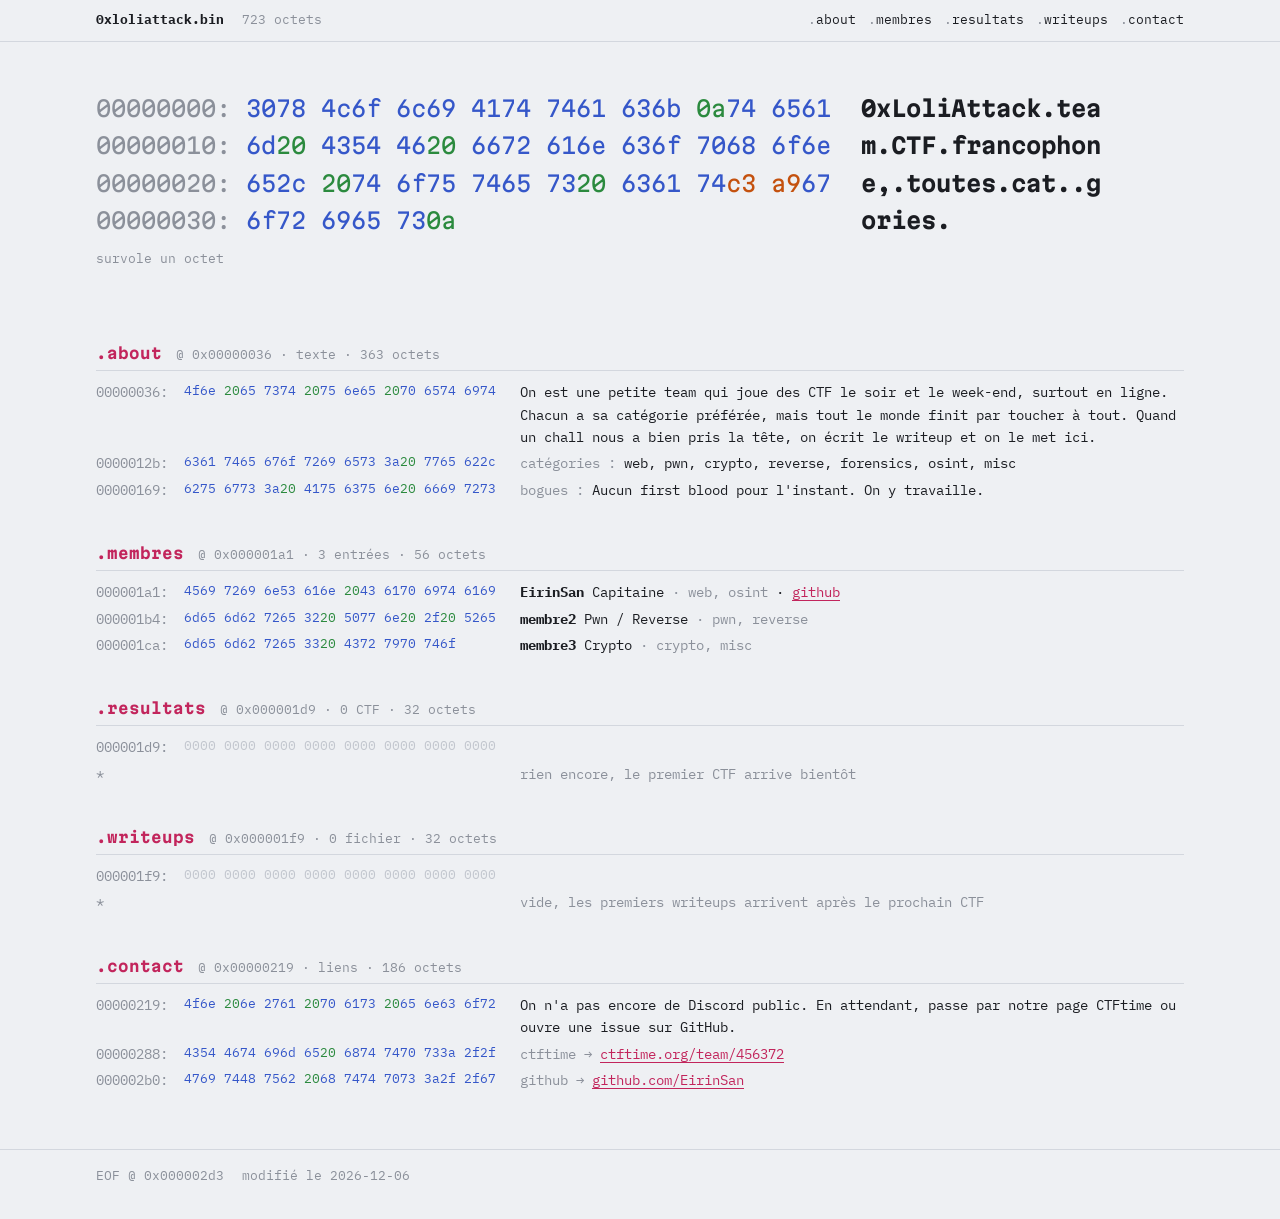
==== commit 7d912dcd: "Try a hexdump (xxd) style for the site Each line shows its real byte offset and first bytes in hex, " ====
--- a/index.html
+++ b/index.html
@@ -5,86 +5,38 @@
   <meta name="viewport" content="width=device-width, initial-scale=1, viewport-fit=cover">
   <title>0xLoliAttack</title>
   <meta name="description" content="0xLoliAttack, team CTF francophone : membres, résultats et writeups.">
+  <link rel="preconnect" href="https://fonts.googleapis.com">
+  <link rel="preconnect" href="https://fonts.gstatic.com" crossorigin>
+  <link href="https://fonts.googleapis.com/css2?family=IBM+Plex+Mono:wght@400;700&family=Martian+Mono:wght@400;700&display=swap" rel="stylesheet">
   <link rel="stylesheet" href="assets/style.css">
 </head>
 <body>
-<div id="desktop">
-  <nav class="icons" aria-label="Bureau">
-    <button class="icon" data-open="about"><i data-icon="txt"></i><span>lisezmoi.txt</span></button>
-    <button class="icon" data-open="members"><i data-icon="people"></i><span>Membres</span></button>
-    <button class="icon" data-open="writeups"><i data-icon="folder"></i><span>writeups</span></button>
-    <button class="icon" data-open="results"><i data-icon="trophy"></i><span>Résultats</span></button>
-    <button class="icon" data-open="contact"><i data-icon="mail"></i><span>Contact</span></button>
-    <a class="icon" id="ctftime-icon" href="#" target="_blank" rel="noopener"><i data-icon="flag"></i><span>CTFtime</span></a>
-    <button class="icon" data-open="bin"><i data-icon="bin"></i><span>Corbeille</span></button>
-  </nav>
+  <header class="bar">
+    <div class="wrap">
+      <span class="file">0xloliattack.bin</span>
+      <span class="size" id="size"></span>
+      <nav aria-label="Sections">
+        <a href="#about">about</a>
+        <a href="#membres">membres</a>
+        <a href="#resultats">resultats</a>
+        <a href="#writeups">writeups</a>
+        <a href="#contact">contact</a>
+      </nav>
+    </div>
+  </header>
 
-  <section class="win" data-id="about" data-icon="txt" data-title="lisezmoi.txt - Bloc-notes" data-x="140" data-y="28" data-w="470">
-    <div class="pane in notepad" id="about-text"></div>
-  </section>
+  <main class="wrap" id="main">
+    <section class="hero" aria-label="0xLoliAttack">
+      <div class="dump" id="dump"></div>
+      <p class="probe" id="probe">survole un octet</p>
+    </section>
+    <div id="sections"></div>
+  </main>
 
-  <section class="win" data-id="members" data-icon="people" data-title="Membres" data-w="560">
-    <div class="pane in list" id="member-list"></div>
-    <div class="statusbar"><span id="member-count"></span><span>Clique sur un lien pour voir le profil</span></div>
-  </section>
+  <footer>
+    <div class="wrap"><span id="eof"></span><span id="updated"></span></div>
+  </footer>
 
-  <section class="win" data-id="writeups" data-icon="folder" data-title="writeups" data-x="420" data-y="250" data-w="620">
-    <div class="toolbar">
-      <span>Adresse</span>
-      <span class="field in">C:\0xLoliAttack\writeups\</span>
-      <label for="wu-filter" class="sr">Catégorie</label>
-      <select class="field in" id="wu-filter"><option value="">Toutes les catégories</option></select>
-    </div>
-    <div class="pane in list" id="wu-list"></div>
-    <div class="statusbar"><span id="wu-count"></span><span>Double-clic inutile, un clic suffit</span></div>
-  </section>
-
-  <section class="win" data-id="results" data-icon="trophy" data-title="Résultats" data-w="520">
-    <div class="pane in list" id="results-list"></div>
-    <div class="statusbar"><span id="results-count"></span><span id="results-best"></span></div>
-  </section>
-
-  <section class="win" data-id="contact" data-icon="mail" data-title="Contact" data-w="400">
-    <div class="dialog"><i data-icon="mail"></i><div id="contact-text"></div></div>
-    <div class="actions" id="contact-actions"></div>
-  </section>
-
-  <section class="win" data-id="bin" data-icon="bin" data-title="Corbeille" data-w="420">
-    <div class="pane in list" id="bin-list"></div>
-    <div class="statusbar"><span>1 objet(s)</span><span id="bin-status"></span></div>
-  </section>
-
-  <section class="win" data-id="reader" data-icon="txt" data-title="Lecteur" data-w="680">
-    <div class="pane in md" id="reader-body"></div>
-    <div class="statusbar"><span id="reader-cat"></span><span id="reader-meta"></span></div>
-  </section>
-
-  <section class="win" data-id="shutdown" data-icon="warn" data-title="Arrêter" data-w="360">
-    <div class="dialog"><i data-icon="warn"></i><div><p>Impossible d'arrêter 0xLoliAttack.</p><p>Il reste sûrement un CTF en cours quelque part.</p></div></div>
-    <div class="actions"><button class="btn" data-act="close">OK</button></div>
-  </section>
-</div>
-
-<div class="startmenu out" id="startmenu" hidden>
-  <div class="side">0xLoliAttack</div>
-  <ul>
-    <li><button class="item" data-open="writeups"><i data-icon="folder" data-sm></i>Writeups</button></li>
-    <li><button class="item" data-open="members"><i data-icon="people" data-sm></i>Membres</button></li>
-    <li><button class="item" data-open="results"><i data-icon="trophy" data-sm></i>Résultats</button></li>
-    <li><button class="item" data-open="about"><i data-icon="txt" data-sm></i>Lisez-moi</button></li>
-    <li><button class="item" data-open="contact"><i data-icon="mail" data-sm></i>Contact</button></li>
-    <li class="sep"><button class="item" data-open="shutdown"><i data-icon="warn" data-sm></i>Arrêter…</button></li>
-  </ul>
-</div>
-
-<footer class="taskbar">
-  <button class="btn" id="start" aria-expanded="false" aria-controls="startmenu"><i data-icon="mark" data-sm></i>Démarrer</button>
-  <div class="tasks" id="tasks"></div>
-  <div class="tray" id="clock">--:--</div>
-</footer>
-
-<script src="assets/vendor/marked.min.js"></script>
-<script src="assets/vendor/purify.min.js"></script>
-<script src="assets/main.js"></script>
+  <script src="assets/main.js"></script>
 </body>
 </html>
--- a/assets/style.css
+++ b/assets/style.css
@@ -1,229 +1,156 @@
-/* Mise en page : un bureau d'ordi des années 90. Icônes à gauche,
-   fenêtres déplaçables, barre des tâches en bas. Un seul thème, voulu. */
+/* Mise en page : le site est un dump hexa (xxd). Chaque ligne a son offset
+   réel, les premiers octets de la ligne en hexa, puis le texte lisible.
+   Couleurs des octets comme hexyl : imprimable, espace, non-ASCII, nul. */
 :root {
-  --desk: #2e7c78;
-  --face: #c3c3c3;
-  --hi: #ffffff;
-  --light: #e0e0e0;
-  --lo: #808080;
-  --dk: #0a0a0a;
-  --ink: #000000;
-  --paper: #ffffff;
-  --title-a: #6a1a44;
-  --title-b: #c9548f;
-  --title-off-a: #7d7d7d;
-  --title-off-b: #b4b4b4;
-  --sel: #6a1a44;
-  --sel-ink: #ffffff;
-  --link: #1d3fbf;
-  --ui: Tahoma, Verdana, "Segoe UI", "DejaVu Sans", sans-serif;
-  --code: "Courier New", Courier, "DejaVu Sans Mono", monospace;
-  --bar-h: 36px;
+  --bg: #eef0f3;
+  --fg: #1b1d22;
+  --off: #8b909a;
+  --rule: #d3d7de;
+  --accent: #c2255c;
+  --hl: #ffd6e5;
+  --b-print: #3557c9;
+  --b-ws: #2b8a3e;
+  --b-x: #c4510e;
+  --b-0: #c2c6ce;
+  --display: "Martian Mono", "IBM Plex Mono", ui-monospace, Menlo, Consolas, monospace;
+  --mono: "IBM Plex Mono", ui-monospace, "SF Mono", Menlo, Consolas, monospace;
   color-scheme: light;
+}
+@media (prefers-color-scheme: dark) {
+  :root:not([data-theme="light"]) {
+    --bg: #15171c; --fg: #dfe2e8; --off: #6c7280; --rule: #2a2e36; --accent: #ff6b9d;
+    --hl: #4a2236; --b-print: #8fa8ff; --b-ws: #69db7c; --b-x: #ffa94d; --b-0: #3a3f4a;
+    color-scheme: dark;
+  }
+}
+:root[data-theme="dark"] {
+  --bg: #15171c; --fg: #dfe2e8; --off: #6c7280; --rule: #2a2e36; --accent: #ff6b9d;
+  --hl: #4a2236; --b-print: #8fa8ff; --b-ws: #69db7c; --b-x: #ffa94d; --b-0: #3a3f4a;
+  color-scheme: dark;
 }
 
 * { box-sizing: border-box; }
 [hidden] { display: none !important; }
 
-html, body { height: 100%; }
 body {
   margin: 0;
-  overflow: hidden;
-  background: var(--desk);
-  color: var(--ink);
-  font: 13px/1.45 var(--ui);
-  -webkit-font-smoothing: none;
+  background: var(--bg);
+  color: var(--fg);
+  font: 14px/1.6 var(--mono);
 }
 
-button { font: inherit; color: inherit; }
-a { color: var(--link); }
-:focus-visible { outline: 1px dotted var(--ink); outline-offset: -4px; }
+a { color: var(--accent); text-underline-offset: 3px; }
+a:hover { background: var(--hl); }
+:focus-visible { outline: 2px solid var(--accent); outline-offset: 2px; }
+::selection { background: var(--hl); }
 
-/* reliefs */
-.out {
-  background: var(--face);
-  box-shadow: inset -1px -1px var(--dk), inset 1px 1px var(--hi),
-              inset -2px -2px var(--lo), inset 2px 2px var(--light);
-}
-.in {
-  background: var(--paper);
-  box-shadow: inset -1px -1px var(--hi), inset 1px 1px var(--lo),
-              inset -2px -2px var(--light), inset 2px 2px var(--dk);
-}
-.btn {
-  display: inline-flex; align-items: center; justify-content: center; gap: 6px;
-  min-width: 75px; padding: 4px 12px; border: 0; cursor: pointer;
-  text-decoration: none; color: var(--ink);
-  background: var(--face);
-  box-shadow: inset -1px -1px var(--dk), inset 1px 1px var(--hi),
-              inset -2px -2px var(--lo), inset 2px 2px var(--light);
-}
-.btn:active, .btn[aria-pressed="true"] {
-  box-shadow: inset -1px -1px var(--hi), inset 1px 1px var(--dk),
-              inset -2px -2px var(--light), inset 2px 2px var(--lo);
-  padding: 5px 11px 3px 13px;
+.wrap {
+  max-width: 1120px; margin: 0 auto;
+  padding-left: max(16px, env(safe-area-inset-left, 0px));
+  padding-right: max(16px, env(safe-area-inset-right, 0px));
 }
 
-svg.px { width: 32px; height: 32px; shape-rendering: crispEdges; flex-shrink: 0; }
-svg.px.sm { width: 16px; height: 16px; }
+/* barre du haut, façon barre d'état d'éditeur hexa */
+.bar {
+  position: sticky; top: 0; z-index: 5;
+  background: var(--bg); border-bottom: 1px solid var(--rule);
+  font-size: 13px;
+}
+.bar .wrap { display: flex; flex-wrap: wrap; gap: 4px 18px; align-items: baseline; padding-block: 10px; }
+.bar .file { font-weight: 700; }
+.bar .size { color: var(--off); }
+.bar nav { display: flex; flex-wrap: wrap; gap: 4px 12px; margin-left: auto; }
+.bar nav a { color: var(--fg); text-decoration: none; }
+.bar nav a::before { content: "."; color: var(--off); }
+.bar nav a:hover { color: var(--accent); background: none; }
 
-/* bureau */
-#desktop {
-  position: fixed; inset: 0 0 calc(var(--bar-h) + env(safe-area-inset-bottom, 0px)) 0;
-  overflow: hidden;
+/* octets */
+.b0 { color: var(--b-0); }
+.bw { color: var(--b-ws); }
+.bp { color: var(--b-print); }
+.bx { color: var(--b-x); }
+
+/* le dump d'ouverture */
+.hero { padding-block: 48px 20px; }
+.dump {
+  font-family: var(--display);
+  font-size: clamp(13px, 2.1vw, 22px);
+  line-height: 1.7;
+  white-space: pre;
+  overflow-x: auto;
 }
-.icons {
-  position: absolute; inset: 8px auto 8px max(8px, env(safe-area-inset-left, 0px));
-  display: flex; flex-direction: column; flex-wrap: wrap; align-content: flex-start; gap: 6px;
+.dump .o { color: var(--off); }
+.dump .a { color: var(--fg); font-weight: 700; }
+.dump span[data-b] { cursor: default; }
+.dump span.hl { background: var(--hl); color: var(--accent); }
+.probe { color: var(--off); font-size: 13px; margin-top: 10px; min-height: 1.6em; font-variant-numeric: tabular-nums; }
+.probe b { color: var(--accent); font-weight: 400; }
+
+/* lignes de contenu */
+.sect { margin-top: 40px; }
+.sect-head {
+  display: flex; flex-wrap: wrap; align-items: baseline; gap: 4px 14px;
+  margin: 0 0 8px; padding-bottom: 6px; border-bottom: 1px solid var(--rule);
+  font: 700 15px/1.4 var(--display);
 }
-.icon {
-  width: 84px; padding: 4px 2px; border: 0; background: none; cursor: pointer;
-  display: flex; flex-direction: column; align-items: center; gap: 4px;
-  color: var(--hi); text-align: center; text-decoration: none;
+.sect-head .name { color: var(--accent); }
+.sect-head .meta { font: 400 13px var(--mono); color: var(--off); }
+.sect-head .filters { margin-left: auto; font: 400 13px var(--mono); display: flex; flex-wrap: wrap; gap: 2px 8px; }
+.filters button {
+  font: inherit; background: none; border: 0; padding: 0; cursor: pointer; color: var(--off);
 }
-.icon span { padding: 0 2px; line-height: 1.25; text-shadow: 1px 1px 0 rgba(0,0,0,.45); }
-.icon:focus-visible { outline: none; }
-.icon:focus-visible span, .icon:hover span { background: var(--sel); color: var(--sel-ink); text-shadow: none; outline: 1px dotted var(--hi); }
+.filters button[aria-pressed="true"] { color: var(--fg); text-decoration: underline; text-underline-offset: 3px; }
+.filters button:hover { color: var(--accent); }
 
-/* fenêtres */
-.win {
-  position: absolute; display: flex; flex-direction: column;
-  max-width: calc(100% - 16px); max-height: calc(100% - 8px);
-  padding: 3px;
+.row {
+  display: grid;
+  grid-template-columns: 9ch 40ch minmax(0, 1fr);
+  gap: 0 2ch;
+  padding: 2px 0;
+  font-variant-numeric: tabular-nums;
 }
-.win.min { display: none; }
-.win.max { left: 0 !important; top: 0 !important; width: 100% !important; max-width: 100%; height: 100%; max-height: 100%; }
+.row:hover { background: color-mix(in srgb, var(--hl) 45%, transparent); }
+.row .o { color: var(--off); }
+.row .h { white-space: pre; font-size: 13px; }
+.row .t { min-width: 0; overflow-wrap: anywhere; }
+.row .t p { margin: 0; }
+.row.star .t, .row.star .o { color: var(--off); }
+.row strong { font-weight: 700; }
+.dim { color: var(--off); }
+.tag { color: var(--b-x); }
 
-.titlebar {
-  display: flex; align-items: center; gap: 4px;
-  height: 22px; padding: 0 2px 0 4px;
-  background: linear-gradient(90deg, var(--title-off-a), var(--title-off-b));
-  color: var(--light); font-weight: 700; user-select: none; touch-action: none;
+/* page writeup */
+.wu-title { font: 700 clamp(22px, 4vw, 34px)/1.25 var(--display); margin: 40px 0 6px; text-wrap: balance; }
+.md h1, .md h2, .md h3 { font: 700 15px/1.4 var(--display); margin: 0; color: var(--accent); }
+.md pre { margin: 0; padding: 8px 12px; overflow-x: auto; background: color-mix(in srgb, var(--rule) 45%, transparent); }
+.md code { font-family: var(--mono); }
+.md :not(pre) > code { color: var(--b-x); }
+.md blockquote { margin: 0; padding-left: 12px; border-left: 2px solid var(--accent); color: var(--off); }
+.md ul, .md ol { margin: 0; padding-left: 20px; }
+.md img { max-width: 100%; }
+
+footer { margin-top: 56px; border-top: 1px solid var(--rule); }
+footer .wrap { padding-block: 16px 32px; color: var(--off); font-size: 13px; display: flex; flex-wrap: wrap; gap: 4px 18px; }
+
+.error { color: var(--accent); }
+
+@media (max-width: 960px) {
+  .row { grid-template-columns: 9ch 20ch minmax(0, 1fr); }
+  .row .h .h2 { display: none; }
 }
-.win.active .titlebar { background: linear-gradient(90deg, var(--title-a), var(--title-b)); color: var(--hi); }
-.titlebar .ttext { flex: 1; min-width: 0; overflow: hidden; white-space: nowrap; text-overflow: ellipsis; }
-.tbtns { display: flex; gap: 2px; }
-.tbtns button {
-  width: 18px; height: 16px; padding: 0; border: 0; cursor: pointer;
-  display: grid; place-items: center; color: var(--ink);
-  background: var(--face);
-  box-shadow: inset -1px -1px var(--dk), inset 1px 1px var(--hi),
-              inset -2px -2px var(--lo), inset 2px 2px var(--light);
+@media (max-width: 640px) {
+  body { font-size: 13px; }
+  .row { grid-template-columns: 5ch minmax(0, 1fr); gap: 0 1.5ch; }
+  .row .h { display: none; }
+  .row .o .hi { display: none; }
+  .bar nav { margin-left: 0; }
+  .sect-head .filters { margin-left: 0; }
 }
-.tbtns button:active {
-  box-shadow: inset -1px -1px var(--hi), inset 1px 1px var(--dk),
-              inset -2px -2px var(--light), inset 2px 2px var(--lo);
-}
-.tbtns button[data-act="close"] { margin-left: 2px; }
-.tbtns svg { width: 8px; height: 7px; shape-rendering: crispEdges; }
-
-.winbody { flex: 1; min-height: 0; display: flex; flex-direction: column; gap: 6px; padding: 6px 4px 4px; }
-.pane { flex: 1; min-height: 0; overflow: auto; padding: 8px 10px; }
-.statusbar { display: flex; gap: 2px; }
-.statusbar span {
-  flex: 1; padding: 1px 6px; white-space: nowrap; overflow: hidden; text-overflow: ellipsis;
-  box-shadow: inset -1px -1px var(--hi), inset 1px 1px var(--lo);
-}
-.statusbar span:first-child { flex: 0 0 auto; min-width: 110px; }
-
-.toolbar { display: flex; flex-wrap: wrap; align-items: center; gap: 6px; padding: 0 2px; }
-.field { padding: 3px 6px; flex: 1; min-width: 140px; white-space: nowrap; overflow: hidden; text-overflow: ellipsis; }
-select.field { border: 0; flex: 0 1 auto; min-width: 0; font: inherit; }
-
-/* bloc-notes */
-.notepad { font-family: var(--code); font-size: 13px; white-space: pre-wrap; }
-.notepad h1 { font: inherit; font-weight: 700; margin: 0; }
-.notepad p { margin: 0 0 1em; max-width: 64ch; }
-
-/* listes façon explorateur */
-.list { padding: 0; }
-.list table { width: 100%; border-collapse: collapse; font-variant-numeric: tabular-nums; }
-.list th {
-  position: sticky; top: 0; text-align: left; font-weight: 400; white-space: nowrap;
-  padding: 2px 8px; background: var(--face);
-  box-shadow: inset -1px -1px var(--dk), inset 1px 1px var(--hi), inset -2px -2px var(--lo);
-}
-.list td { padding: 3px 8px; white-space: nowrap; vertical-align: middle; }
-.list tr.row { cursor: pointer; }
-.list tr.row:hover td, .list tr.row:focus-visible td { background: var(--sel); color: var(--sel-ink); }
-.list tr.row:hover a, .list tr.row:focus-visible a { color: var(--sel-ink); }
-.list tr.row:focus-visible { outline: none; }
-.name-cell { display: flex; align-items: center; gap: 6px; }
-.empty { padding: 14px 10px; color: var(--lo); }
-
-.avatar {
-  width: 16px; height: 16px; display: grid; place-items: center; flex-shrink: 0;
-  background: var(--title-a); color: var(--hi); font-size: 10px; font-weight: 700;
-}
-img.avatar { object-fit: cover; }
-
-/* boîtes de dialogue */
-.dialog { display: flex; gap: 14px; align-items: flex-start; padding: 12px 10px 4px; }
-.dialog p { margin: 0 0 8px; max-width: 46ch; }
-.actions { display: flex; flex-wrap: wrap; justify-content: center; gap: 8px; padding: 8px 4px 6px; }
-
-/* lecteur de writeup */
-.md { font-size: 14px; line-height: 1.55; }
-.md > :first-child { margin-top: 0; }
-.md h1, .md h2, .md h3 { font-size: 15px; margin: 18px 0 6px; padding-bottom: 2px; border-bottom: 1px solid var(--light); }
-.md p, .md ul, .md ol { max-width: 70ch; }
-.md pre { background: #f1f1f1; padding: 8px 10px; overflow-x: auto; box-shadow: inset 1px 1px var(--lo), inset -1px -1px var(--hi); }
-.md code { font-family: var(--code); font-size: 13px; }
-.md :not(pre) > code { background: #f1f1f1; padding: 0 3px; }
-.md blockquote { margin: 0; padding: 2px 10px; border-left: 3px solid var(--title-b); color: #444; }
-.md img { max-width: 100%; }
-.meta { color: var(--lo); margin-bottom: 10px; }
-
-/* barre des tâches */
-.taskbar {
-  position: fixed; left: 0; right: 0; bottom: 0; z-index: 100000;
-  height: calc(var(--bar-h) + env(safe-area-inset-bottom, 0px));
-  padding: 4px max(4px, env(safe-area-inset-right, 0px)) calc(4px + env(safe-area-inset-bottom, 0px)) max(4px, env(safe-area-inset-left, 0px));
-  display: flex; gap: 4px; align-items: stretch;
-  background: var(--face); box-shadow: inset 0 1px var(--light), inset 0 2px var(--hi);
-}
-#start { min-width: 0; font-weight: 700; padding: 2px 8px; }
-#start:active, #start[aria-expanded="true"] { padding: 3px 7px 1px 9px; }
-.tasks { flex: 1; min-width: 0; display: flex; gap: 3px; overflow: hidden; }
-.tasks .btn { justify-content: flex-start; min-width: 0; flex: 0 1 160px; padding: 2px 8px; }
-.tasks .btn span { overflow: hidden; white-space: nowrap; text-overflow: ellipsis; }
-.tasks .btn[aria-pressed="true"] { background: repeating-conic-gradient(var(--face) 0 25%, var(--hi) 0 50%) 0 0 / 2px 2px; font-weight: 700; padding: 3px 7px 1px 9px; }
-.tray { display: flex; align-items: center; padding: 0 10px; font-variant-numeric: tabular-nums;
-  box-shadow: inset -1px -1px var(--hi), inset 1px 1px var(--lo); }
-
-/* menu démarrer */
-.startmenu {
-  position: fixed; z-index: 100001; left: max(2px, env(safe-area-inset-left, 0px));
-  bottom: calc(var(--bar-h) + env(safe-area-inset-bottom, 0px) - 2px);
-  display: flex; padding: 3px; min-width: 220px;
-}
-.startmenu[hidden] { display: none; }
-.startmenu .side {
-  width: 24px; background: linear-gradient(0deg, var(--title-a), var(--title-b));
-  color: var(--hi); font-weight: 700; writing-mode: vertical-rl; transform: rotate(180deg);
-  padding: 8px 0; font-size: 15px; letter-spacing: .04em;
-}
-.startmenu ul { list-style: none; margin: 0; padding: 0; flex: 1; }
-.startmenu li + li.sep { border-top: 1px solid var(--lo); box-shadow: 0 1px var(--hi); margin: 3px 0; }
-.startmenu .item {
-  width: 100%; display: flex; align-items: center; gap: 10px; padding: 5px 16px 5px 8px;
-  background: none; border: 0; cursor: pointer; text-align: left; text-decoration: none; color: var(--ink);
-}
-.startmenu .item:hover, .startmenu .item:focus-visible { background: var(--sel); color: var(--sel-ink); outline: none; }
-
-/* téléphone : une fenêtre à la fois, plein écran */
-@media (max-width: 700px) {
-  .icons { position: static; flex-direction: row; padding: 8px max(8px, env(safe-area-inset-left, 0px)); }
-  .win { position: fixed; left: 0 !important; top: 0 !important; right: 0; width: auto !important;
-    max-width: none; height: auto; max-height: none;
-    bottom: calc(var(--bar-h) + env(safe-area-inset-bottom, 0px)); }
-  .tbtns button[data-act="max"] { display: none; }
-  .tasks .btn { flex-basis: 110px; }
+@media (prefers-reduced-motion: no-preference) {
+  .dump span[data-b] { transition: background .08s; }
 }
 
-@media (prefers-reduced-motion: no-preference) {
-  .win.opening { animation: pop .12s steps(3); }
-  @keyframes pop { from { transform: scale(.94); } to { transform: none; } }
-}
-
-.sr { position: absolute; width: 1px; height: 1px; overflow: hidden; clip: rect(0 0 0 0); white-space: nowrap; }
+/* aération des blocs dans un writeup */
+.md .row { padding-block: 5px; }
+.md .row:has(h1, h2, h3) { margin-top: 18px; }
+.md .row:first-child { margin-top: 0; }
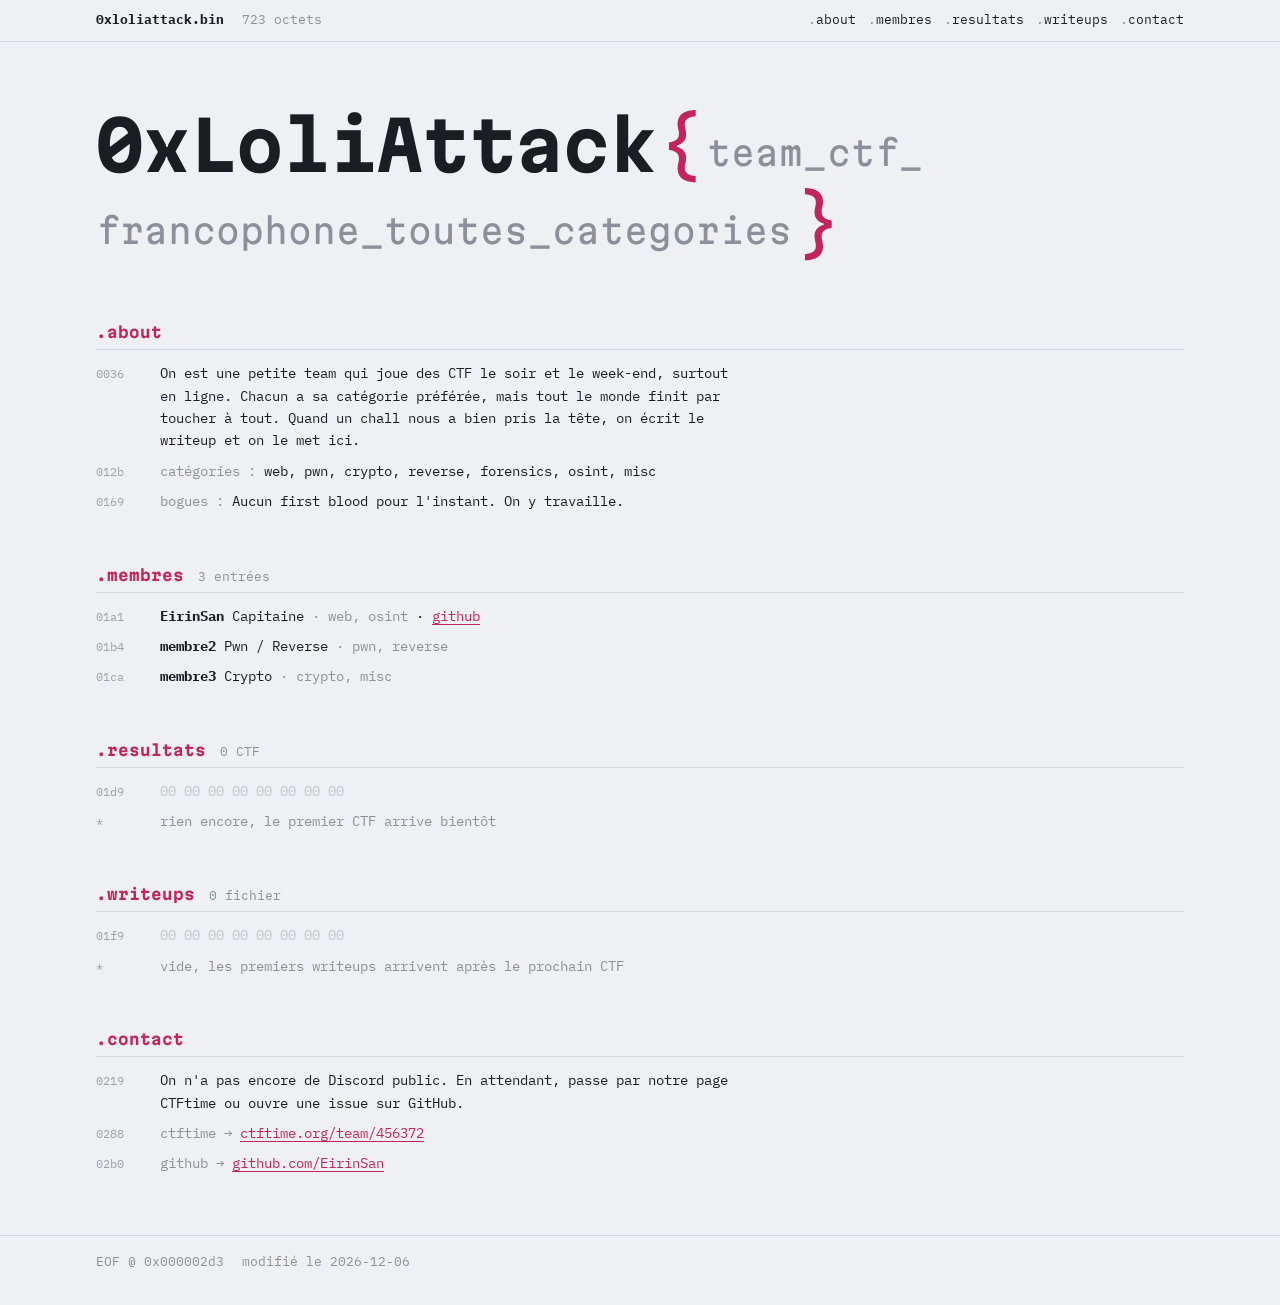
==== commit 0702bea9: "Replace the hex dump title with a flag-format title The team name is written as a CTF flag, Name{tag" ====
--- a/index.html
+++ b/index.html
@@ -26,9 +26,8 @@
   </header>
 
   <main class="wrap" id="main">
-    <section class="hero" aria-label="0xLoliAttack">
-      <div class="dump" id="dump"></div>
-      <p class="probe" id="probe">survole un octet</p>
+    <section class="hero">
+      <h1 class="flag" id="flag">0xLoliAttack</h1>
     </section>
     <div id="sections"></div>
   </main>
--- a/assets/style.css
+++ b/assets/style.css
@@ -1,6 +1,5 @@
-/* Mise en page : le site est un dump hexa (xxd). Chaque ligne a son offset
-   réel, les premiers octets de la ligne en hexa, puis le texte lisible.
-   Couleurs des octets comme hexyl : imprimable, espace, non-ASCII, nul. */
+/* Mise en page : en-tête en forme de flag, puis le contenu ligne par ligne
+   avec sa position en hexa dans la marge, façon fichier binaire. */
 :root {
   --bg: #eef0f3;
   --fg: #1b1d22;
@@ -70,24 +69,26 @@
 .bp { color: var(--b-print); }
 .bx { color: var(--b-x); }
 
-/* le dump d'ouverture */
-.hero { padding-block: 48px 20px; }
-.dump {
-  font-family: var(--display);
-  font-size: clamp(13px, 2.1vw, 22px);
-  line-height: 1.7;
-  white-space: pre;
-  overflow-x: auto;
+/* titre : le nom de la team écrit comme un flag */
+.hero { padding-block: 64px 12px; }
+.flag {
+  margin: 0;
+  font: 700 clamp(30px, 6.4vw, 68px)/1.15 var(--display);
+  letter-spacing: -0.02em;
+  overflow-wrap: break-word;
 }
-.dump .o { color: var(--off); }
-.dump .a { color: var(--fg); font-weight: 700; }
-.dump span[data-b] { cursor: default; }
-.dump span.hl { background: var(--hl); color: var(--accent); }
-.probe { color: var(--off); font-size: 13px; margin-top: 10px; min-height: 1.6em; font-variant-numeric: tabular-nums; }
-.probe b { color: var(--accent); font-weight: 400; }
+.flag .brace { color: var(--accent); font-weight: 400; }
+.flag .fl-body {
+  font-weight: 400;
+  font-size: .5em;
+  letter-spacing: 0;
+  color: var(--off);
+  vertical-align: .18em;
+  padding-inline: .15em;
+}
 
 /* lignes de contenu */
-.sect { margin-top: 40px; }
+.sect { margin-top: 48px; }
 .sect-head {
   display: flex; flex-wrap: wrap; align-items: baseline; gap: 4px 14px;
   margin: 0 0 8px; padding-bottom: 6px; border-bottom: 1px solid var(--rule);
@@ -104,15 +105,13 @@
 
 .row {
   display: grid;
-  grid-template-columns: 9ch 40ch minmax(0, 1fr);
+  grid-template-columns: 6ch minmax(0, 1fr);
   gap: 0 2ch;
-  padding: 2px 0;
+  padding: 4px 0;
   font-variant-numeric: tabular-nums;
 }
-.row:hover { background: color-mix(in srgb, var(--hl) 45%, transparent); }
-.row .o { color: var(--off); }
-.row .h { white-space: pre; font-size: 13px; }
-.row .t { min-width: 0; overflow-wrap: anywhere; }
+.row .o { color: var(--off); font-size: 12px; padding-top: 2px; opacity: .8; }
+.row .t { min-width: 0; overflow-wrap: anywhere; max-width: 72ch; }
 .row .t p { margin: 0; }
 .row.star .t, .row.star .o { color: var(--off); }
 .row strong { font-weight: 700; }
@@ -134,20 +133,11 @@
 
 .error { color: var(--accent); }
 
-@media (max-width: 960px) {
-  .row { grid-template-columns: 9ch 20ch minmax(0, 1fr); }
-  .row .h .h2 { display: none; }
-}
 @media (max-width: 640px) {
   body { font-size: 13px; }
   .row { grid-template-columns: 5ch minmax(0, 1fr); gap: 0 1.5ch; }
-  .row .h { display: none; }
-  .row .o .hi { display: none; }
   .bar nav { margin-left: 0; }
   .sect-head .filters { margin-left: 0; }
-}
-@media (prefers-reduced-motion: no-preference) {
-  .dump span[data-b] { transition: background .08s; }
 }
 
 /* aération des blocs dans un writeup */
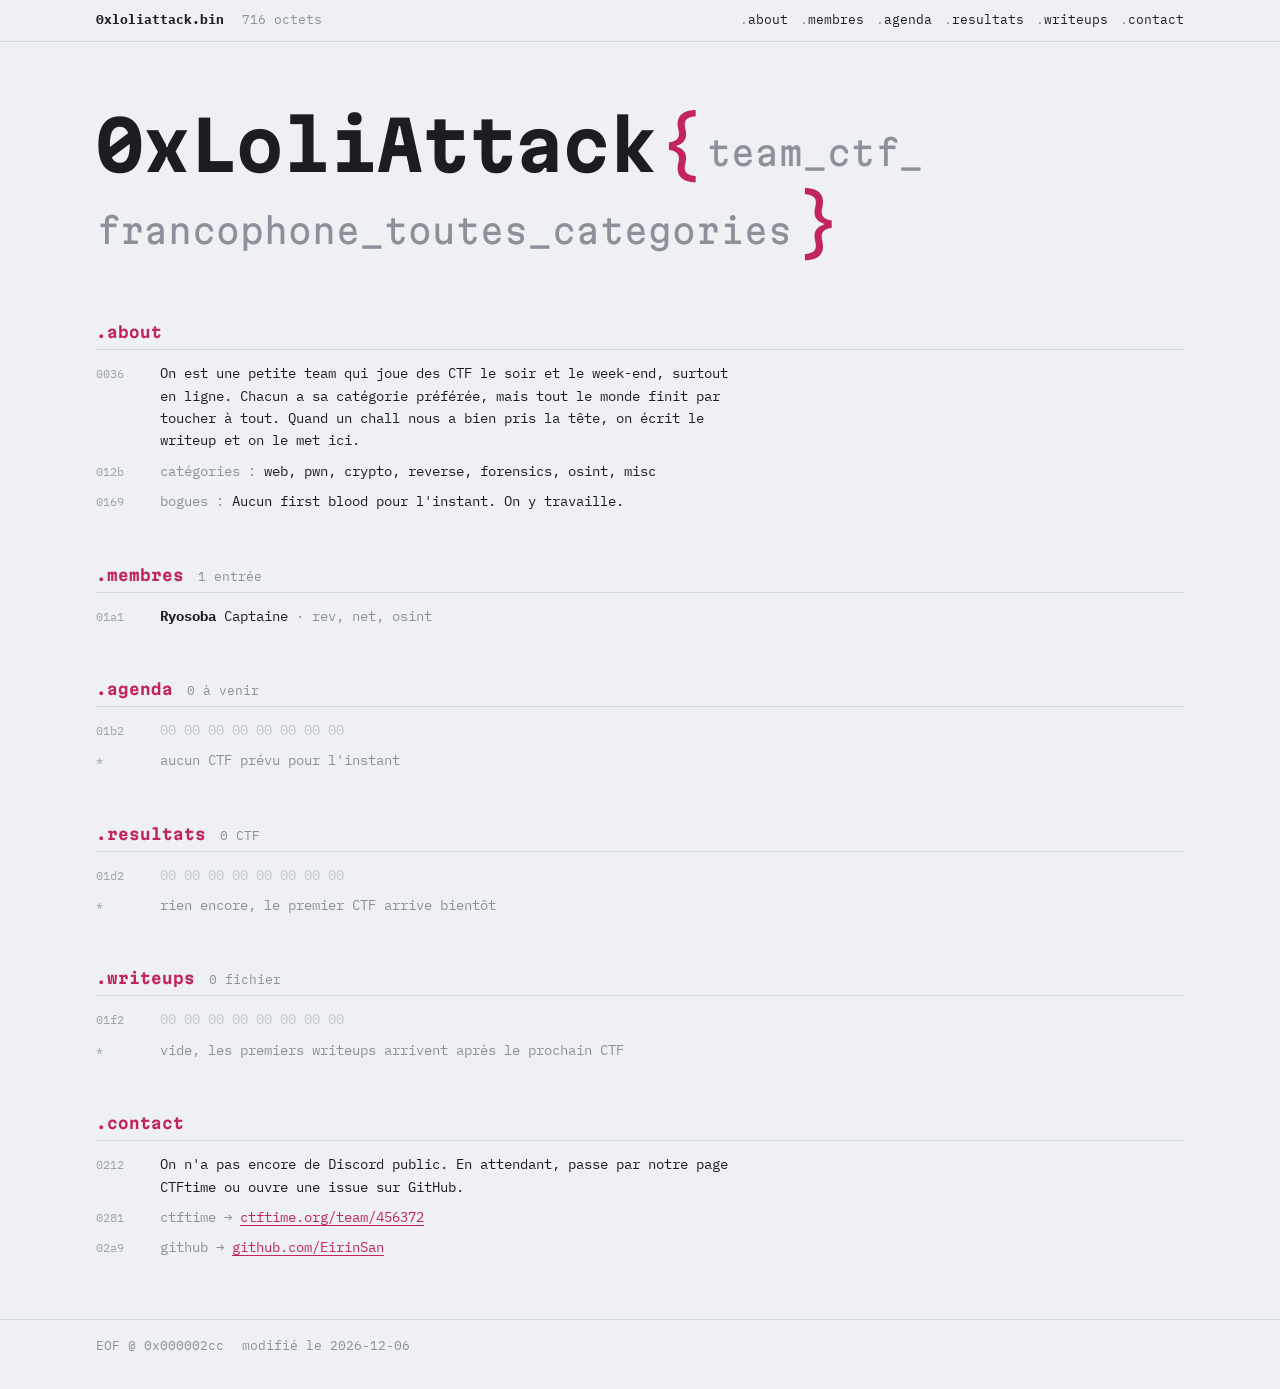
==== commit 58d85e52: "Add an agenda section for the team's upcoming CTFs Reads data/upcoming.json (written by the Discord " ====
--- a/index.html
+++ b/index.html
@@ -18,6 +18,7 @@
       <nav aria-label="Sections">
         <a href="#about">about</a>
         <a href="#membres">membres</a>
+        <a href="#agenda">agenda</a>
         <a href="#resultats">resultats</a>
         <a href="#writeups">writeups</a>
         <a href="#contact">contact</a>
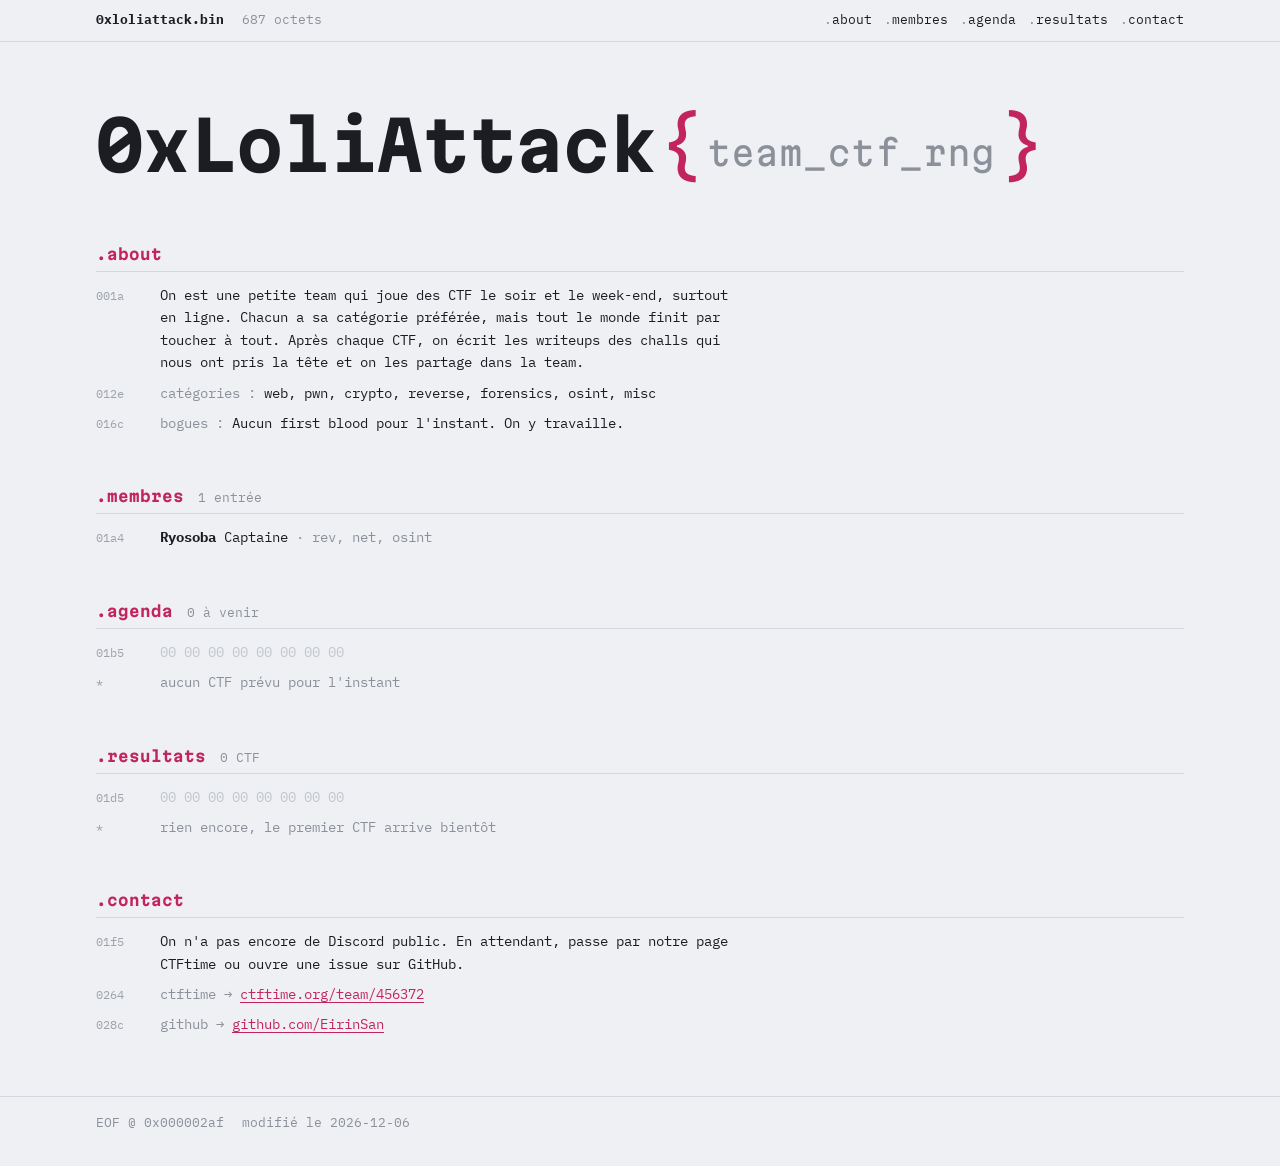
==== commit f4a32d6d: "Stop publishing writeups on the site Writeups now stay private in the team's Discord (one #writeups " ====
--- a/index.html
+++ b/index.html
@@ -4,7 +4,7 @@
   <meta charset="utf-8">
   <meta name="viewport" content="width=device-width, initial-scale=1, viewport-fit=cover">
   <title>0xLoliAttack</title>
-  <meta name="description" content="0xLoliAttack, team CTF francophone : membres, résultats et writeups.">
+  <meta name="description" content="0xLoliAttack, team CTF francophone : membres, agenda et résultats.">
   <link rel="preconnect" href="https://fonts.googleapis.com">
   <link rel="preconnect" href="https://fonts.gstatic.com" crossorigin>
   <link href="https://fonts.googleapis.com/css2?family=IBM+Plex+Mono:wght@400;700&family=Martian+Mono:wght@400;700&display=swap" rel="stylesheet">
@@ -20,7 +20,6 @@
         <a href="#membres">membres</a>
         <a href="#agenda">agenda</a>
         <a href="#resultats">resultats</a>
-        <a href="#writeups">writeups</a>
         <a href="#contact">contact</a>
       </nav>
     </div>
--- a/assets/style.css
+++ b/assets/style.css
@@ -96,12 +96,6 @@
 }
 .sect-head .name { color: var(--accent); }
 .sect-head .meta { font: 400 13px var(--mono); color: var(--off); }
-.sect-head .filters { margin-left: auto; font: 400 13px var(--mono); display: flex; flex-wrap: wrap; gap: 2px 8px; }
-.filters button {
-  font: inherit; background: none; border: 0; padding: 0; cursor: pointer; color: var(--off);
-}
-.filters button[aria-pressed="true"] { color: var(--fg); text-decoration: underline; text-underline-offset: 3px; }
-.filters button:hover { color: var(--accent); }
 
 .row {
   display: grid;
@@ -118,15 +112,7 @@
 .dim { color: var(--off); }
 .tag { color: var(--b-x); }
 
-/* page writeup */
-.wu-title { font: 700 clamp(22px, 4vw, 34px)/1.25 var(--display); margin: 40px 0 6px; text-wrap: balance; }
-.md h1, .md h2, .md h3 { font: 700 15px/1.4 var(--display); margin: 0; color: var(--accent); }
-.md pre { margin: 0; padding: 8px 12px; overflow-x: auto; background: color-mix(in srgb, var(--rule) 45%, transparent); }
-.md code { font-family: var(--mono); }
-.md :not(pre) > code { color: var(--b-x); }
-.md blockquote { margin: 0; padding-left: 12px; border-left: 2px solid var(--accent); color: var(--off); }
-.md ul, .md ol { margin: 0; padding-left: 20px; }
-.md img { max-width: 100%; }
+
 
 footer { margin-top: 56px; border-top: 1px solid var(--rule); }
 footer .wrap { padding-block: 16px 32px; color: var(--off); font-size: 13px; display: flex; flex-wrap: wrap; gap: 4px 18px; }
@@ -137,10 +123,4 @@
   body { font-size: 13px; }
   .row { grid-template-columns: 5ch minmax(0, 1fr); gap: 0 1.5ch; }
   .bar nav { margin-left: 0; }
-  .sect-head .filters { margin-left: 0; }
 }
-
-/* aération des blocs dans un writeup */
-.md .row { padding-block: 5px; }
-.md .row:has(h1, h2, h3) { margin-top: 18px; }
-.md .row:first-child { margin-top: 0; }
